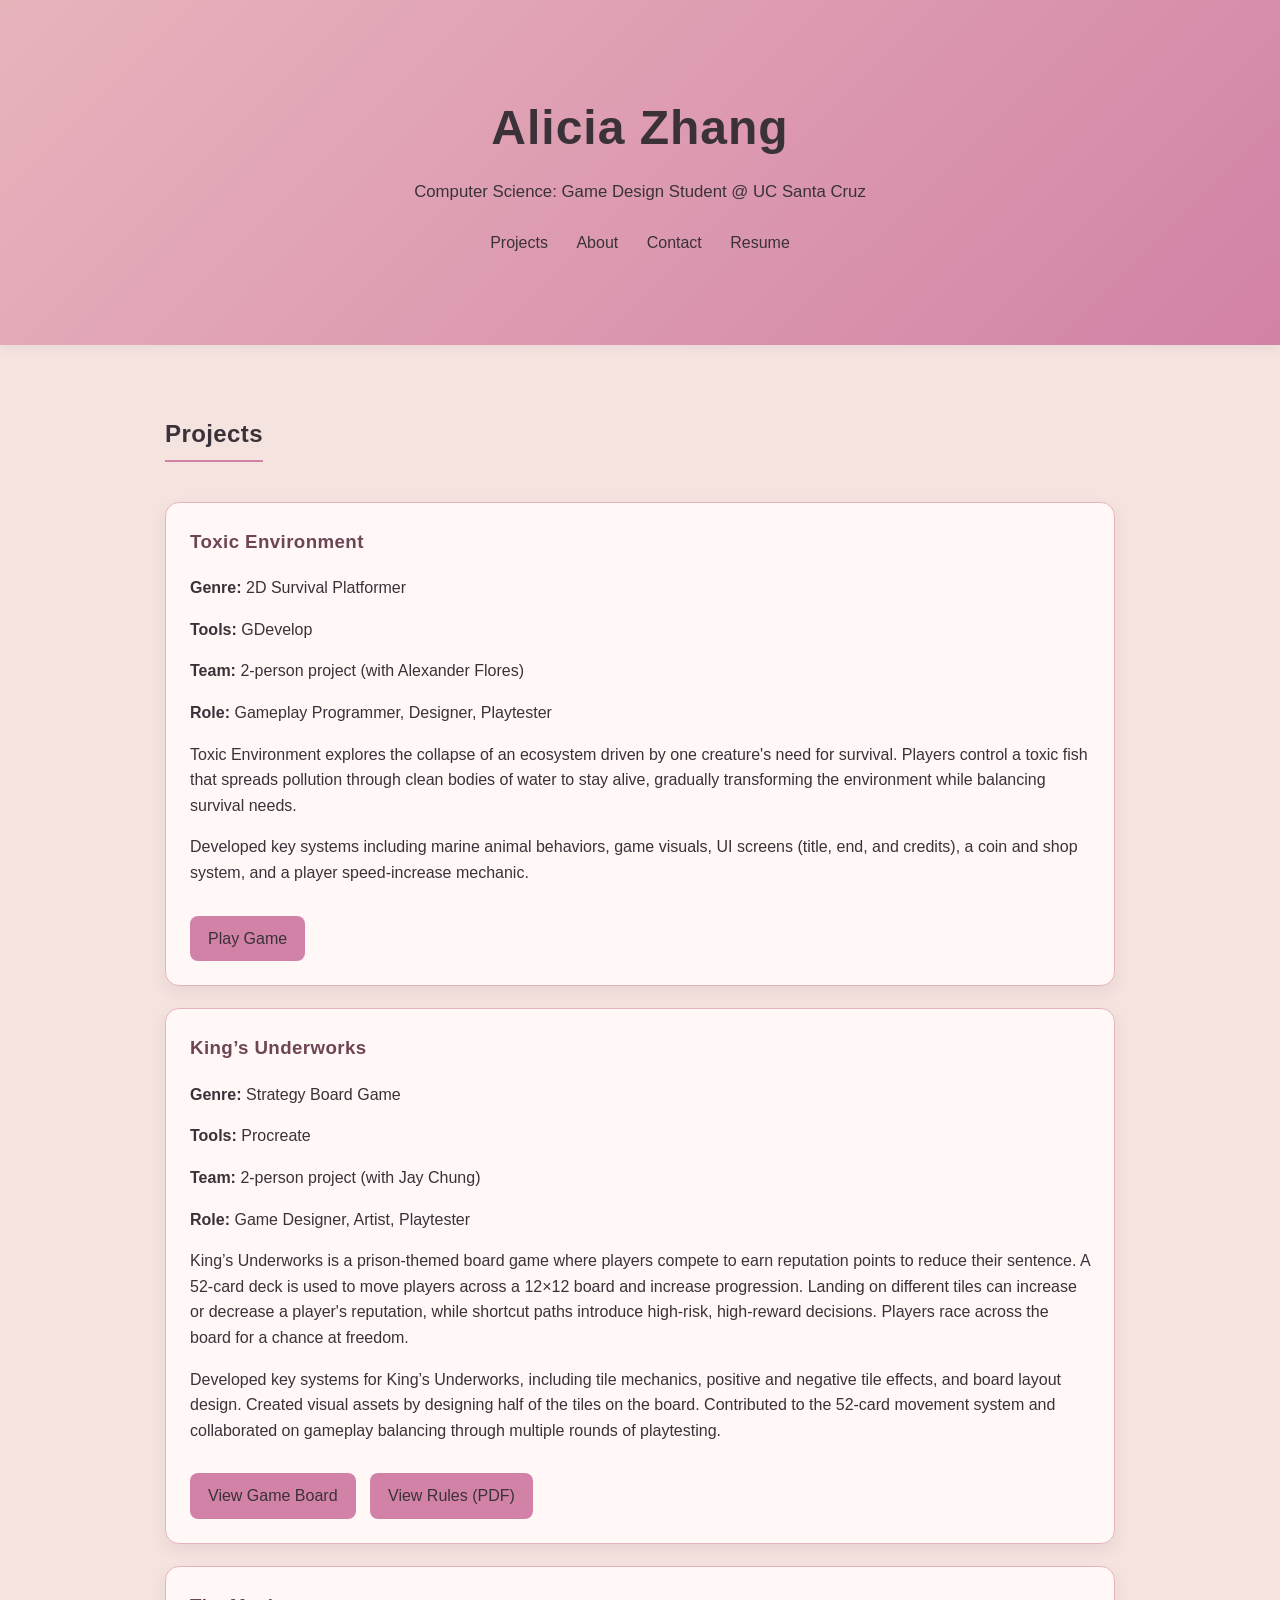
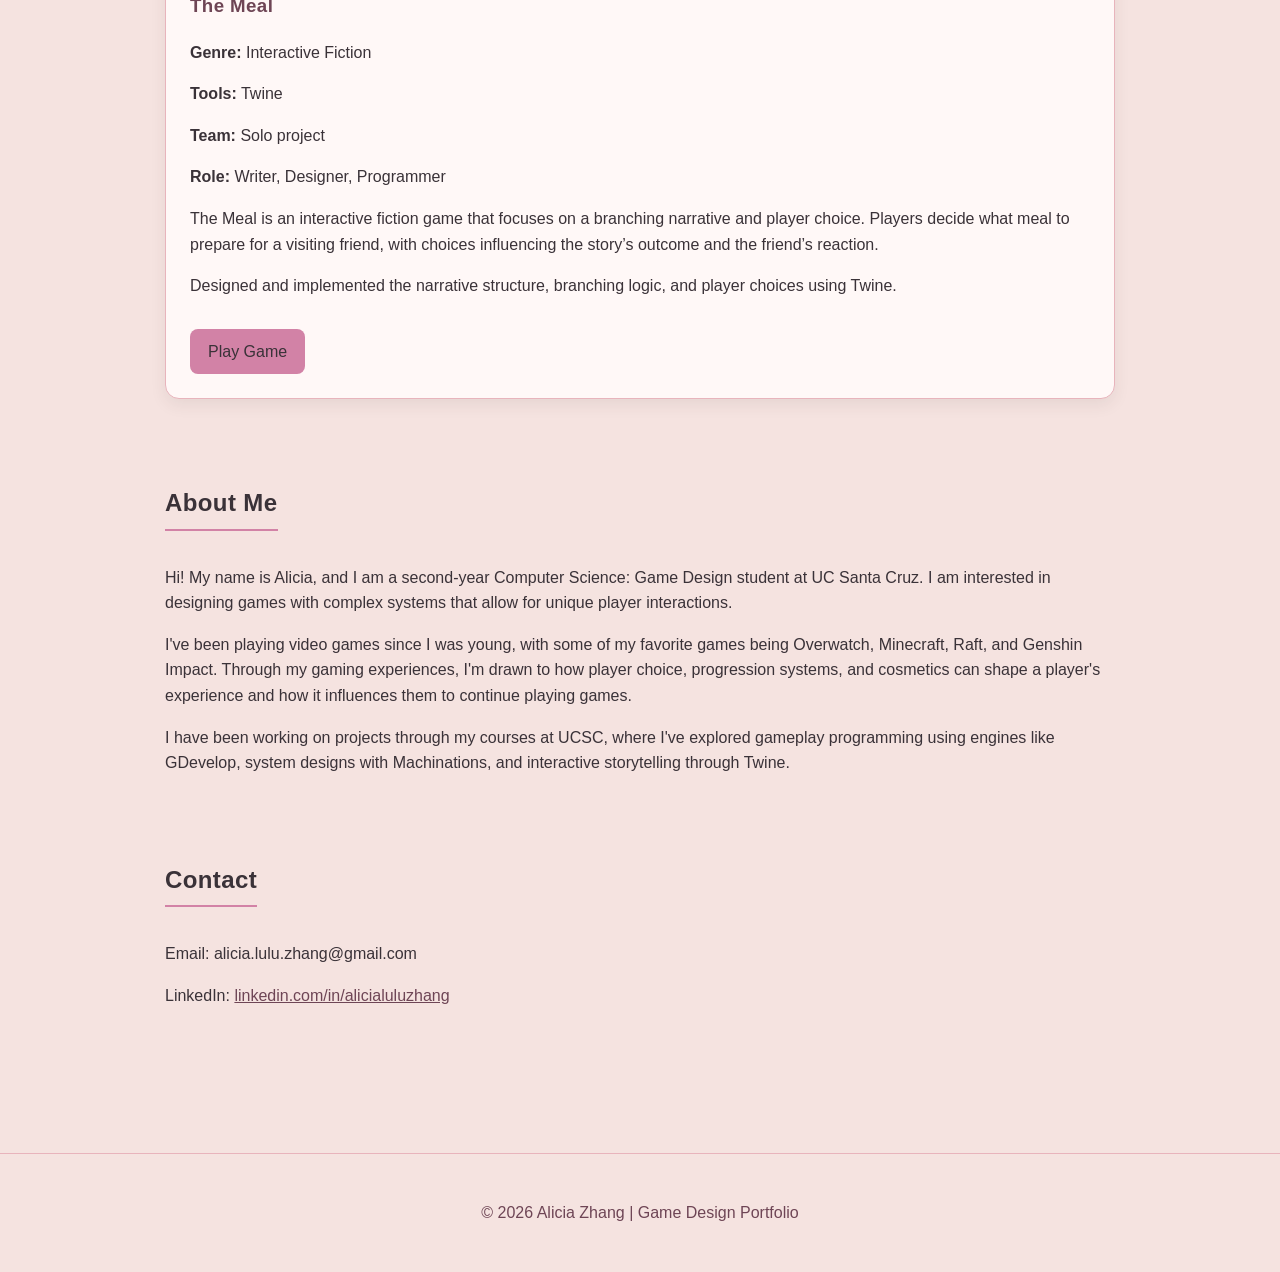
==== index.html @ 7282b680 "Initial commit" ====
<!DOCTYPE html>
<html lang="en">
<head>
  <meta charset="UTF-8" />
  <meta name="viewport" content="width=device-width, initial-scale=1.0" />
  <title>Alicia Zhang | Game Portfolio</title>
  <link rel="stylesheet" href="style.css" />
</head>

<body>

  <!-- HERO / INTRO -->
  <header class="hero">
    <h1>Alicia Zhang</h1>
    <p>Computer Science: Game Design Student @ UC Santa Cruz</p>

    <nav>
      <a href="#projects">Projects</a>
      <a href="#about">About</a>
      <a href="#contact">Contact</a>
      <a href="docs/alicia-zhang-resume.pdf" target="_blank">Resume</a>
    </nav>
  </header>

  <main>

    <!-- PROJECTS -->
    <section id="projects">
      <h2>Projects</h2>

      <!-- PROJECT 1 -->
      <div class="card">
        <h3>Toxic Environment</h3>
        <p><strong>Genre:</strong> 2D Survival Platformer</p>
        <p><strong>Tools:</strong> GDevelop</p>
        <p><strong>Team:</strong> 2-person project (with Alexander Flores)</p>
        <p><strong>Role:</strong> Gameplay Programmer, Designer, Playtester</p>

        <p>
          Toxic Environment explores the collapse of an ecosystem driven by one creature's
          need for survival. Players control a toxic fish that spreads pollution through
          clean bodies of water to stay alive, gradually transforming the environment while
          balancing survival needs.
        </p>

        <p>
          Developed key systems including marine animal behaviors, game visuals,
          UI screens (title, end, and credits), a coin and shop system, and a
          player speed-increase mechanic.
        </p>

        <a class="play-button"
          href="https://gd.games/games/bcb3c9c5-b772-4b67-8328-55a415b1ded6"
          target="_blank">
          Play Game
        </a>

        <!--
        <a class="details-button"
          href="toxic-environment.html">
          View Details
        </a>
        -->
      </div>

      <!-- PROJECT 2 -->
      <div class="card">
        <h3>King’s Underworks</h3>
        <p><strong>Genre:</strong> Strategy Board Game</p>
        <p><strong>Tools:</strong> Procreate</p>
        <p><strong>Team:</strong> 2-person project (with Jay Chung)</p>
        <p><strong>Role:</strong> Game Designer, Artist, Playtester</p>

        <p>
          King’s Underworks is a prison-themed board game where players compete to earn
          reputation points to reduce their sentence. A 52-card deck is used to move
          players across a 12×12 board and increase progression. Landing on different
          tiles can increase or decrease a player's reputation, while shortcut paths
          introduce high-risk, high-reward decisions. Players race across the board
          for a chance at freedom.
        </p>

        <p>
          Developed key systems for King’s Underworks, including tile mechanics,
          positive and negative tile effects, and board layout design. Created
          visual assets by designing half of the tiles on the board. Contributed
          to the 52-card movement system and collaborated on gameplay balancing
          through multiple rounds of playtesting.
        </p>

        <a class="play-button"
          href="images/kings-underworks-board.png"
          target="_blank">
          View Game Board
        </a>

        <a class="details-button"
          href="https://drive.google.com/file/d/1NXthc0hpG5Z7kjJdy5N46q2GglEjBogmT6i51SVpXIU/preview"
          target="_blank">
          View Rules (PDF)
        </a>
      </div>

      <!-- PROJECT 3 -->
      <div class="card">
        <h3>The Meal</h3>
        <p><strong>Genre:</strong> Interactive Fiction</p>
        <p><strong>Tools:</strong> Twine</p>
        <p><strong>Team:</strong> Solo project</p>
        <p><strong>Role:</strong> Writer, Designer, Programmer</p>

        <p>
          The Meal is an interactive fiction game that focuses on a branching narrative
          and player choice. Players decide what meal to prepare for a visiting friend,
          with choices influencing the story’s outcome and the friend’s reaction.
        </p>

        <p>
          Designed and implemented the narrative structure, branching logic, and player
          choices using Twine.
        </p>

        <a class="play-button"
          href="games/the-meal.html"
          target="_blank">
          Play Game
        </a>
      </div>

    </section>

    <!-- ABOUT ME -->
    <section id="about">
      <h2>About Me</h2>

      <p>
        Hi! My name is Alicia, and I am a second-year Computer Science: Game Design student at UC Santa Cruz.
        I am interested in designing games with complex systems that allow for unique player interactions.
      </p>

      <p>
        I've been playing video games since I was young, with some of my favorite games being Overwatch, Minecraft,
        Raft, and Genshin Impact. Through my gaming experiences, I'm drawn to how player choice, progression systems,
        and cosmetics can shape a player's experience and how it influences them to continue playing games.
      </p>

      <p>
        I have been working on projects through my courses at UCSC, where I've explored gameplay programming using
        engines like GDevelop, system designs with Machinations, and interactive storytelling through Twine.
      </p>

    </section>

    <!-- CONTACT -->
    <section id="contact">
      <h2>Contact</h2>

      <p>Email: alicia.lulu.zhang@gmail.com</p>
      <p>LinkedIn: <a href="https://www.linkedin.com/in/alicialuluzhang" target="_blank">linkedin.com/in/alicialuluzhang</a></p>

    </section>

  </main>

  <footer>
    <p>© 2026 Alicia Zhang | Game Design Portfolio</p>
  </footer>

</body>
</html>
---- style.css ----
<link href="https://fonts.googleapis.com/css2?family=Inter:wght@400;500&family=Poppins:wght@500;600&display=swap" rel="stylesheet">

* {
  box-sizing: border-box;
}

body {
  margin: 0;
  font-family: 'Inter', sans-serif;
  background: #F5E3E0;
  color: #3A3238;
  line-height: 1.6;
}

/* Headings */
h1, h2, h3 {
  font-family: 'Poppins', sans-serif;
  letter-spacing: 0.4px;
}

/* HERO */
.hero {
  text-align: center;
  padding: 90px 20px;
  background: linear-gradient(135deg, #E8B4BC, #D282A6);
  box-shadow: 0 2px 12px rgba(58, 50, 56, 0.08);
}

.hero h1 {
  font-size: 3rem;
  margin: 0;
  color: #3A3238;
  letter-spacing: 1px;
}

.hero p {
  color: #3A3238;
  margin-top: 12px;
  font-size: 1.05rem;
}

/* NAV */
nav {
  margin-top: 24px;
}

nav a {
  color: #3A3238;
  margin: 0 12px;
  text-decoration: none;
  font-weight: 500;
  transition: color 0.2s ease;
}

nav a:hover {
  color: #6E4555;
}

/* MAIN CONTENT */
main {
  max-width: 950px;
  margin: auto;
  padding: 50px 20px;
}

section {
  margin-bottom: 65px;
}

h2 {
  border-bottom: 2px solid #D282A6;
  display: inline-block;
  padding-bottom: 6px;
  margin-bottom: 18px;
}

/* PROJECT CARDS */
.card {
  background: #FFF8F7;
  padding: 24px;
  border-radius: 14px;
  margin-top: 22px;
  border: 1px solid #E8B4BC;
  box-shadow: 0 6px 16px rgba(58, 50, 56, 0.08);
  transition: transform 0.2s ease, box-shadow 0.2s ease;
}

.card:hover {
  transform: translateY(-4px);
  box-shadow: 0 10px 22px rgba(58, 50, 56, 0.12);
}

.card h3 {
  margin-top: 0;
  color: #6E4555;
}

.card a {
  color: #3A3238;
  font-weight: 500;
  text-decoration: none;
}

/* BUTTONS */
.play-button,
.details-button {
  display: inline-block;
  margin-top: 14px;
  margin-right: 10px;
  padding: 10px 18px;
  text-decoration: none;
  border-radius: 8px;
  font-weight: 600;
  background: #D282A6;
  color: #3A3238;
  transition: transform 0.15s ease, box-shadow 0.15s ease, background 0.2s ease, color 0.2s ease;
}

.play-button:hover,
.details-button:hover {
  background: #C46F96;
  transform: translateY(-2px);
  box-shadow: 0 4px 10px rgba(58, 50, 56, 0.15);
}

/* GALLERY */
.gallery {
  display: grid;
  grid-template-columns: repeat(auto-fit, minmax(220px, 1fr));
  gap: 15px;
  margin-top: 20px;
}

.gallery img {
  width: 100%;
  border-radius: 10px;
  border: 1px solid #E8B4BC;
}

/* LINKS INSIDE SECTIONS */
#about a,
#contact a,
.card a:not(.play-button):not(.details-button) {
  color: #6E4555;
  transition: color 0.2s ease;
}

#about a:hover,
#contact a:hover,
.card a:not(.play-button):not(.details-button):hover {
  color: #D282A6;
}

/* FOOTER */
footer {
  text-align: center;
  padding: 30px;
  color: #6E4555;
  border-top: 1px solid #E8B4BC;
  margin-top: 30px;
}
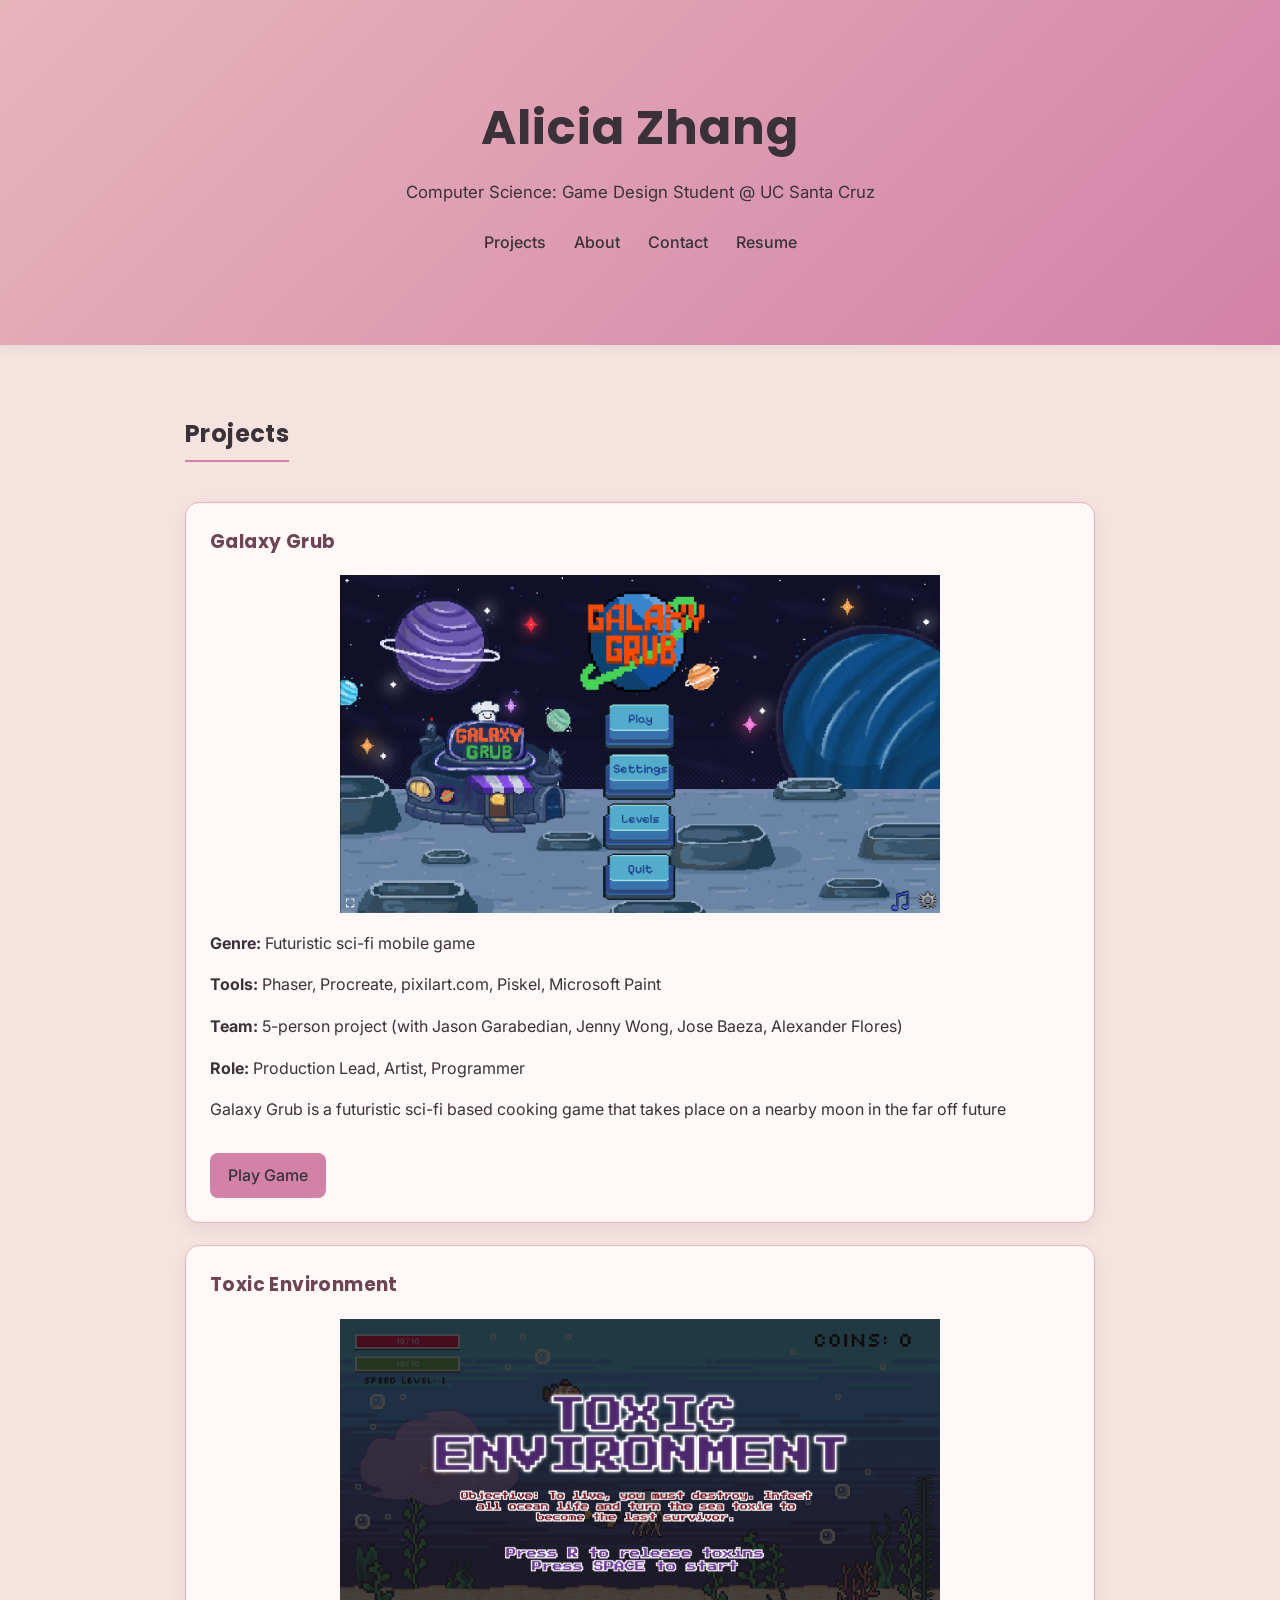
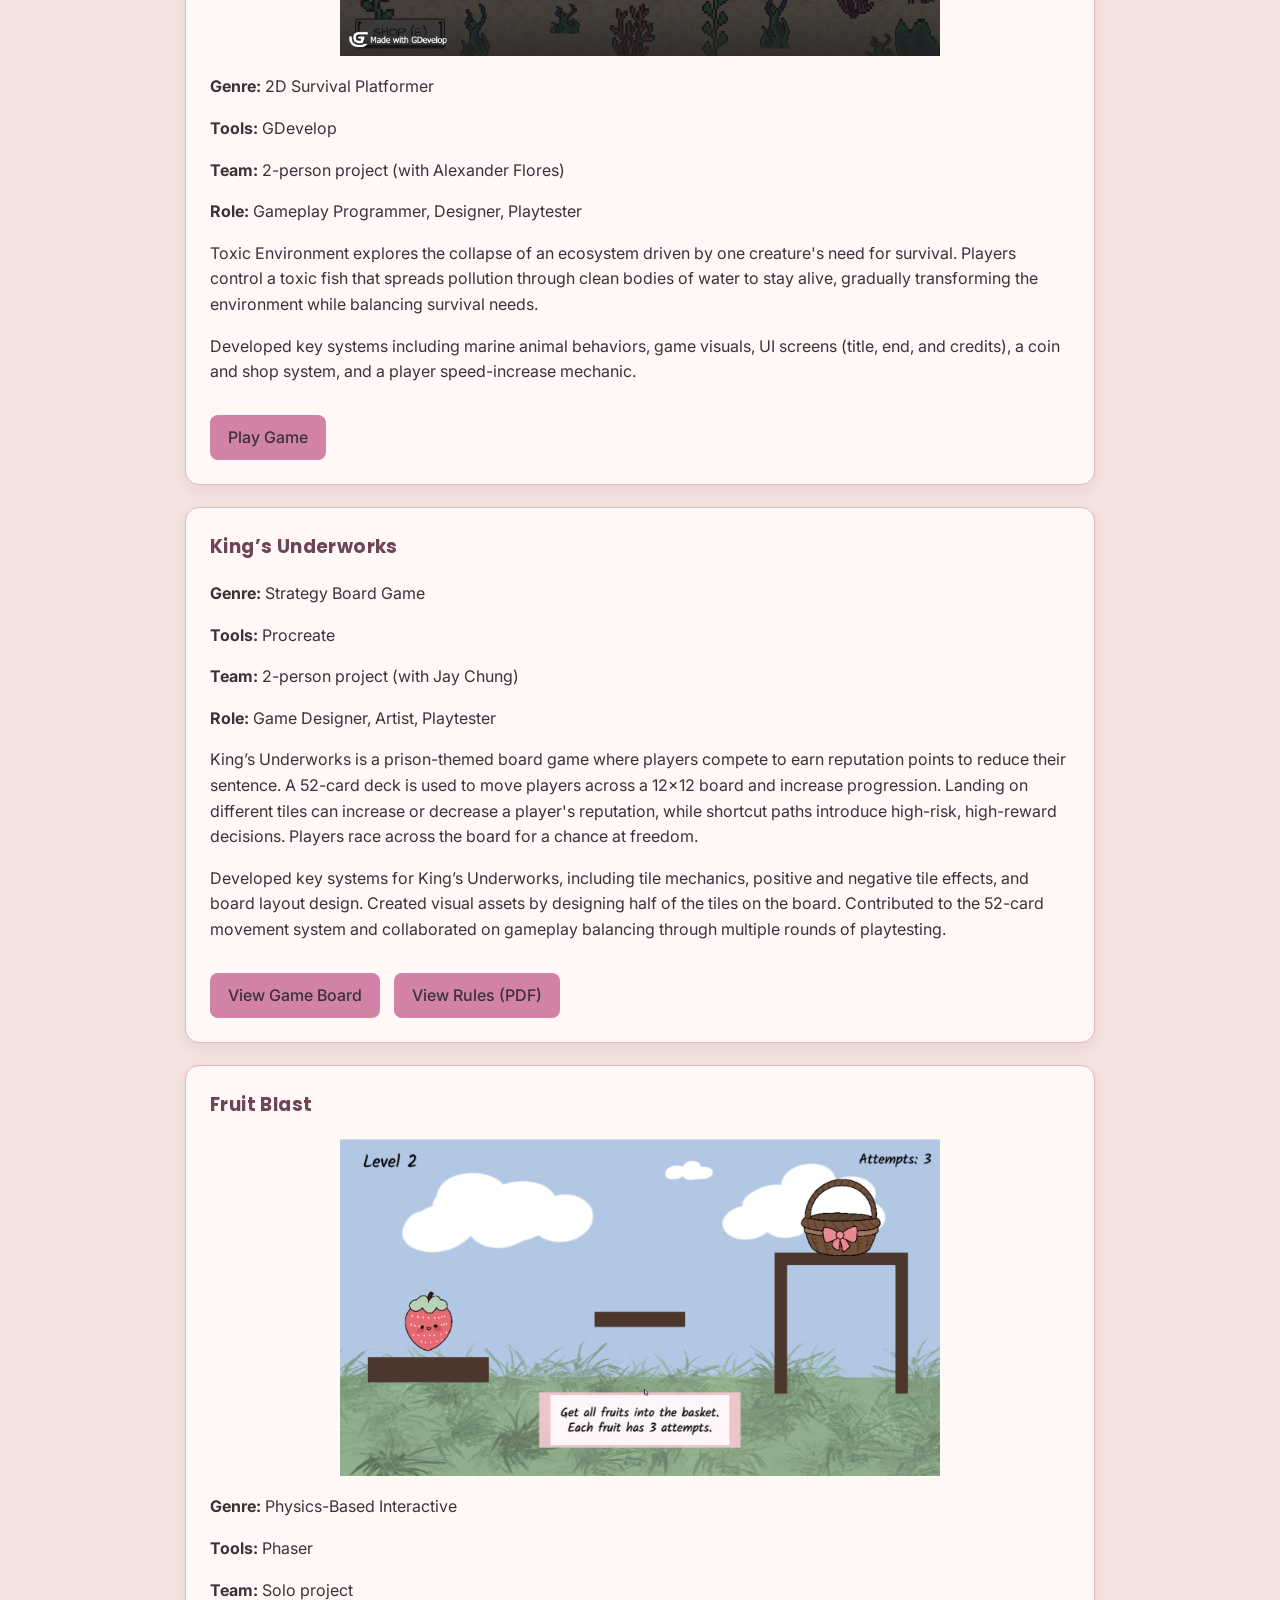
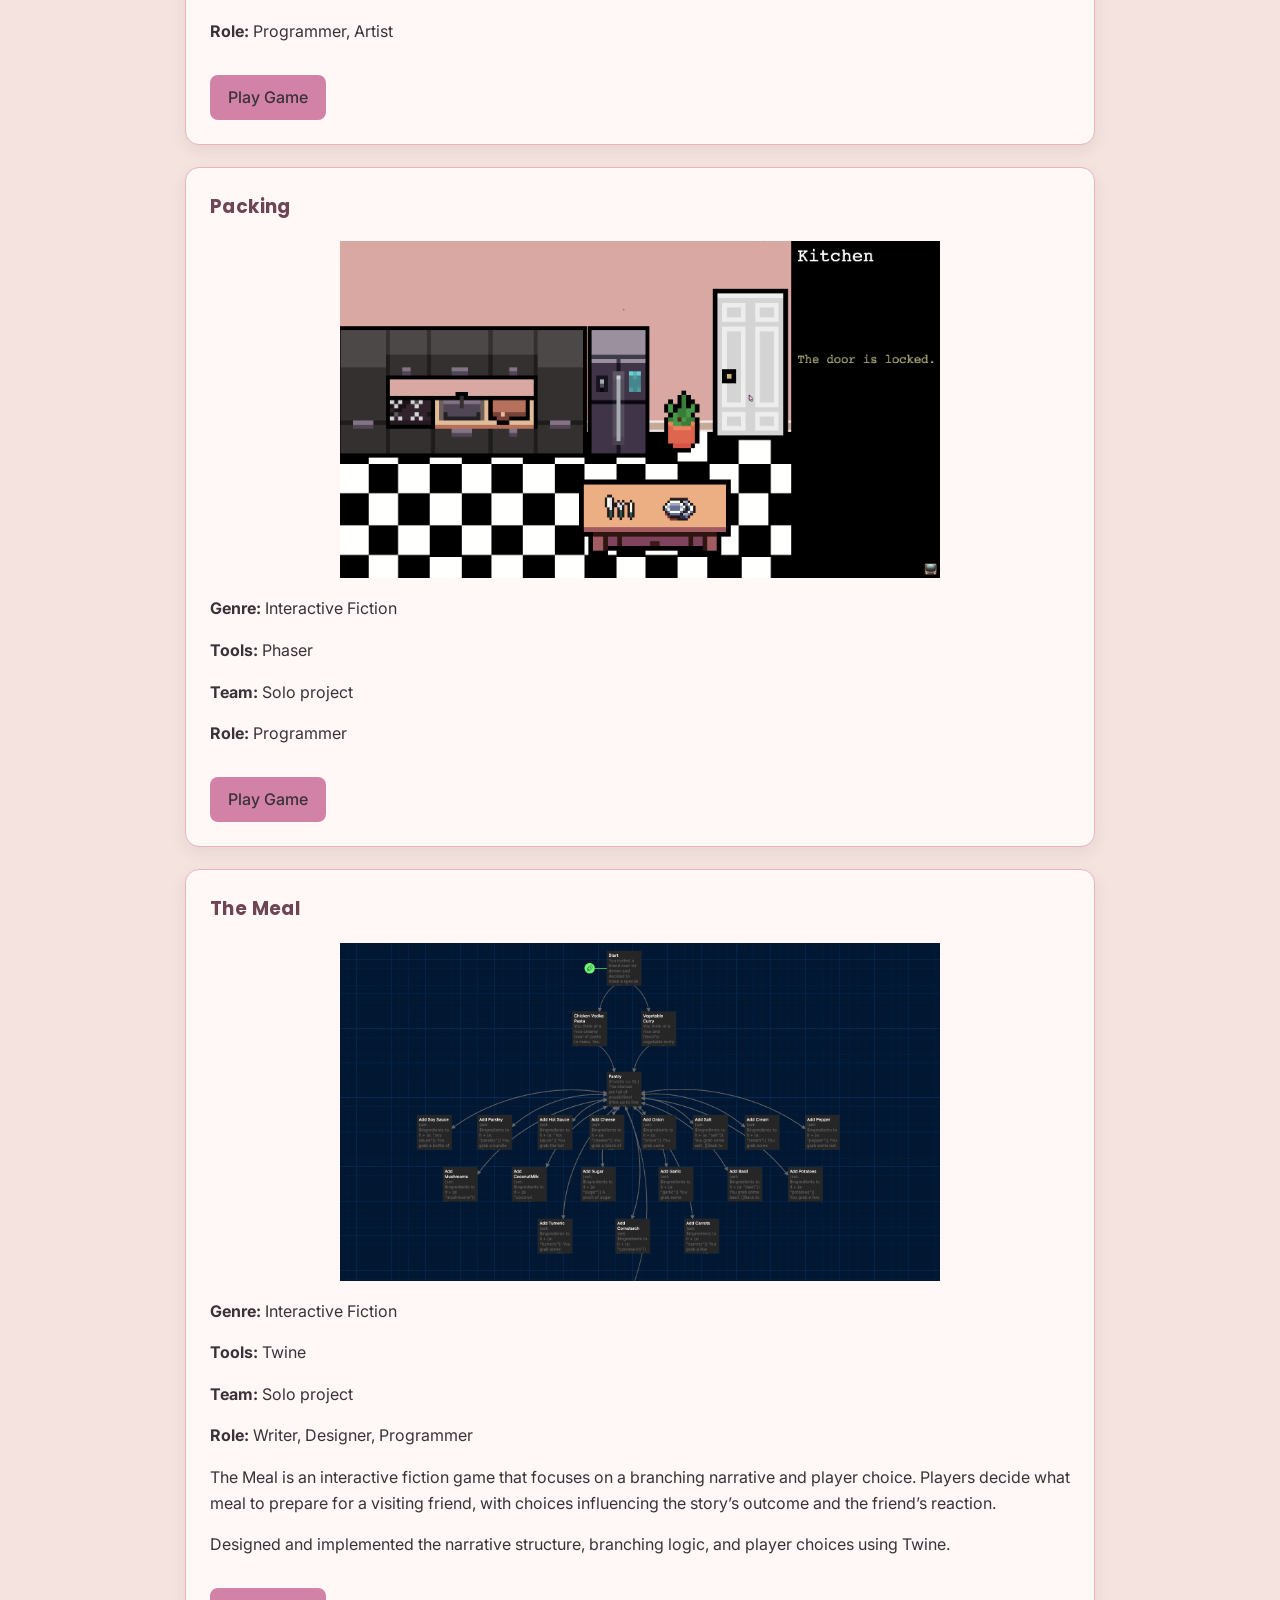
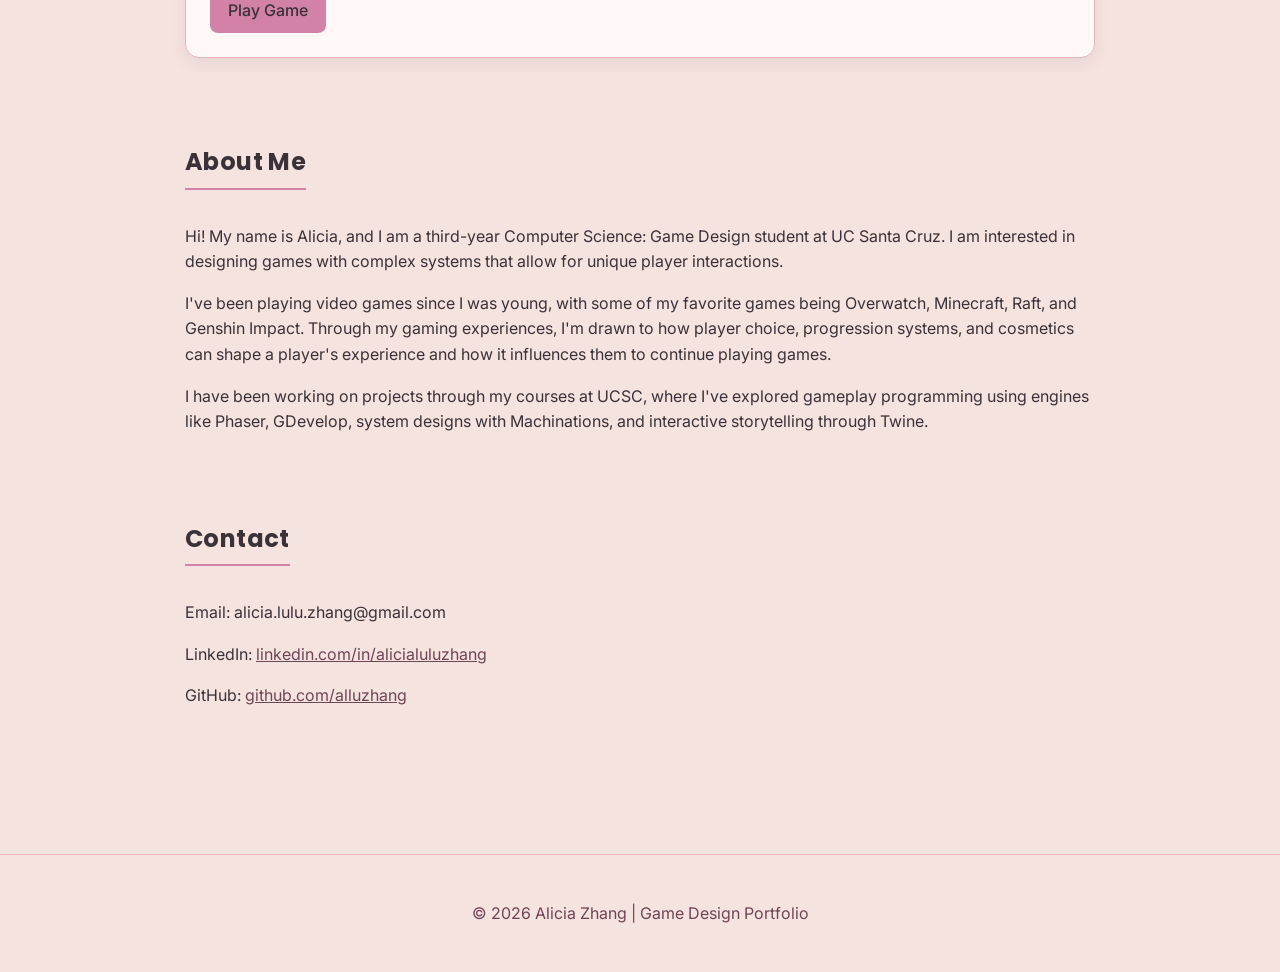
==== commit 460b8366: "Included new projects, updated portfolio details, added game preview images" ====
--- a/index.html
+++ b/index.html
@@ -30,7 +30,40 @@
 
       <!-- PROJECT 1 -->
       <div class="card">
+        <h3>Galaxy Grub</h3>
+        <img class="preview" src="images/galaxy-grub-preview.png" alt="Galaxy Grub gameplay screenshot">
+        <p><strong>Genre:</strong> Futuristic sci-fi mobile game</p>
+        <p><strong>Tools:</strong> Phaser, Procreate, pixilart.com, Piskel, Microsoft Paint </p>
+        <p><strong>Team:</strong> 5-person project (with Jason Garabedian, Jenny Wong, Jose Baeza, Alexander Flores)</p>
+        <p><strong>Role:</strong> Production Lead, Artist, Programmer</p>
+
+        <p>
+          Galaxy Grub is a futuristic sci-fi based cooking game that takes place on a nearby moon in the far off future
+        </p>
+
+        <p>
+          
+        </p>
+
+        <a class="play-button"
+          href="https://alluzhan.github.io/GalaxyGrub/"
+          target="_blank">
+          Play Game
+        </a>
+
+        <!--
+        <a class="details-button"
+          href="">
+          View Details
+        </a>
+        -->
+      </div>
+
+
+      <!-- PROJECT 2 -->
+      <div class="card">
         <h3>Toxic Environment</h3>
+        <img class="preview" src="images/toxic-environment-preview.png" alt="Toxic Environment gameplay screenshot">
         <p><strong>Genre:</strong> 2D Survival Platformer</p>
         <p><strong>Tools:</strong> GDevelop</p>
         <p><strong>Team:</strong> 2-person project (with Alexander Flores)</p>
@@ -63,7 +96,7 @@
         -->
       </div>
 
-      <!-- PROJECT 2 -->
+      <!-- PROJECT 3 -->
       <div class="card">
         <h3>King’s Underworks</h3>
         <p><strong>Genre:</strong> Strategy Board Game</p>
@@ -101,9 +134,58 @@
         </a>
       </div>
 
-      <!-- PROJECT 3 -->
+      <!-- PROJECT 4 -->
+      <div class="card">
+        <h3>Fruit Blast</h3>
+        <img class="preview" src="images/fruit-blast-preview.png" alt="Fruit Blast gameplay screenshot">
+        <p><strong>Genre:</strong> Physics-Based Interactive</p>
+        <p><strong>Tools:</strong> Phaser</p>
+        <p><strong>Team:</strong> Solo project</p>
+        <p><strong>Role:</strong> Programmer, Artist</p>
+
+        <p>
+          
+        </p>
+
+        <p>
+          
+        </p>
+
+        <a class="play-button"
+          href="https://alluzhan.github.io/CMPM120---D3-Physics/"
+          target="_blank">
+          Play Game
+        </a>
+      </div>
+
+      <!-- PROJECT 5 -->
+      <div class="card">
+        <h3>Packing</h3>
+        <img class="preview" src="images/packing-preview.png" alt="Packing gameplay screenshot">
+        <p><strong>Genre:</strong> Interactive Fiction</p>
+        <p><strong>Tools:</strong> Phaser</p>
+        <p><strong>Team:</strong> Solo project</p>
+        <p><strong>Role:</strong> Programmer</p>
+
+        <p>
+          
+        </p>
+
+        <p>
+          
+        </p>
+
+        <a class="play-button"
+          href="https://alluzhan.github.io/CMPM120---D2-Adventure/"
+          target="_blank">
+          Play Game
+        </a>
+      </div>
+
+      <!-- PROJECT 6 -->
       <div class="card">
         <h3>The Meal</h3>
+        <img class="preview" src="images/the-meal-preview.png" alt="The Meal gameplay screenshot">
         <p><strong>Genre:</strong> Interactive Fiction</p>
         <p><strong>Tools:</strong> Twine</p>
         <p><strong>Team:</strong> Solo project</p>
@@ -134,7 +216,7 @@
       <h2>About Me</h2>
 
       <p>
-        Hi! My name is Alicia, and I am a second-year Computer Science: Game Design student at UC Santa Cruz.
+        Hi! My name is Alicia, and I am a third-year Computer Science: Game Design student at UC Santa Cruz.
         I am interested in designing games with complex systems that allow for unique player interactions.
       </p>
 
@@ -146,7 +228,7 @@
 
       <p>
         I have been working on projects through my courses at UCSC, where I've explored gameplay programming using
-        engines like GDevelop, system designs with Machinations, and interactive storytelling through Twine.
+        engines like Phaser, GDevelop, system designs with Machinations, and interactive storytelling through Twine.
       </p>
 
     </section>
@@ -157,6 +239,7 @@
 
       <p>Email: alicia.lulu.zhang@gmail.com</p>
       <p>LinkedIn: <a href="https://www.linkedin.com/in/alicialuluzhang" target="_blank">linkedin.com/in/alicialuluzhang</a></p>
+      <p>GitHub: <a href="https://github.com/alluzhang" target="_blank">github.com/alluzhang</a></p>
 
     </section>
 
--- a/style.css
+++ b/style.css
@@ -1,4 +1,4 @@
-<link href="https://fonts.googleapis.com/css2?family=Inter:wght@400;500&family=Poppins:wght@500;600&display=swap" rel="stylesheet">
+@import url('https://fonts.googleapis.com/css2?family=Inter:wght@400;500&family=Poppins:wght@500;600&display=swap');
 
 * {
   box-sizing: border-box;
@@ -151,6 +151,17 @@
   color: #D282A6;
 }
 
+/* IMAGE PRVIEWS */
+.preview {
+  display: block;
+  width: 70%;       /* or 400px */
+  max-width: 600px; /* keeps it from getting too large */
+  aspect-ratio: 16 / 9;
+  object-fit: cover;
+  margin: 0 auto 18px;
+  background: #eee;
+}
+
 /* FOOTER */
 footer {
   text-align: center;
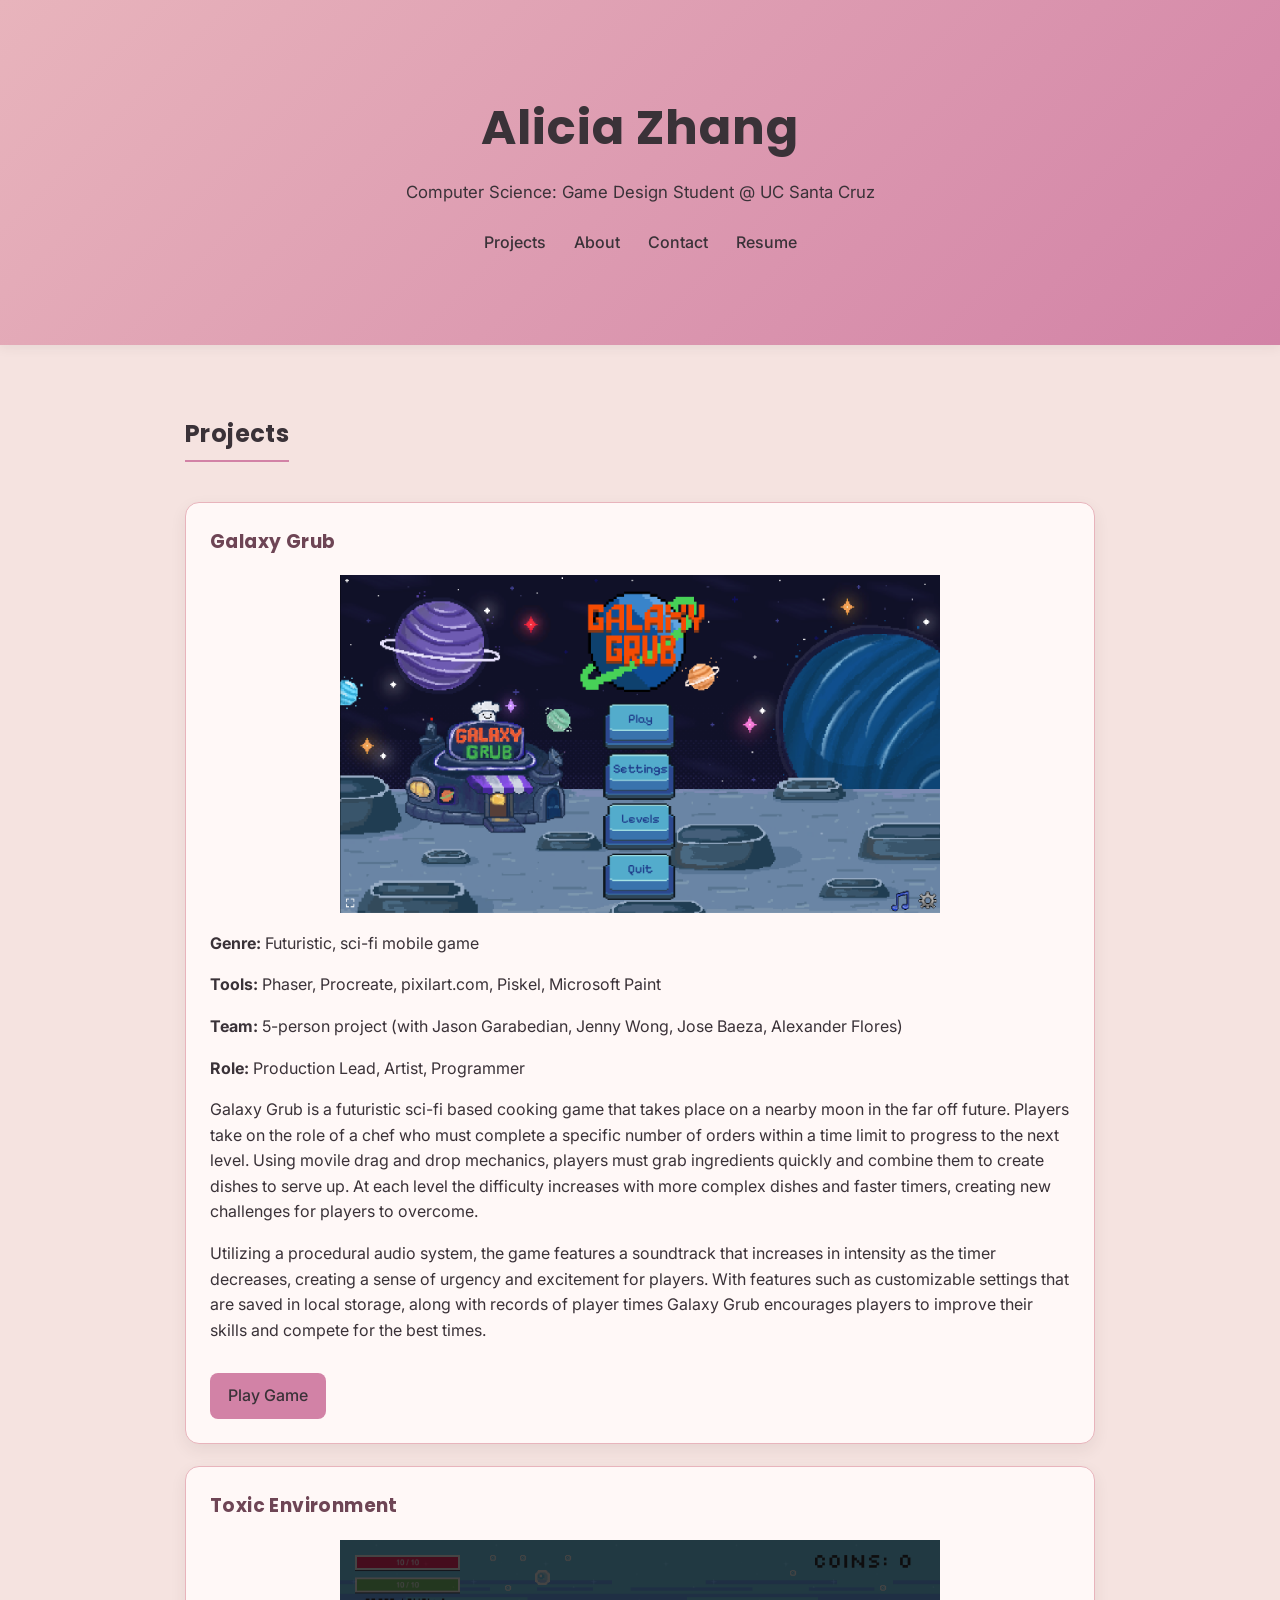
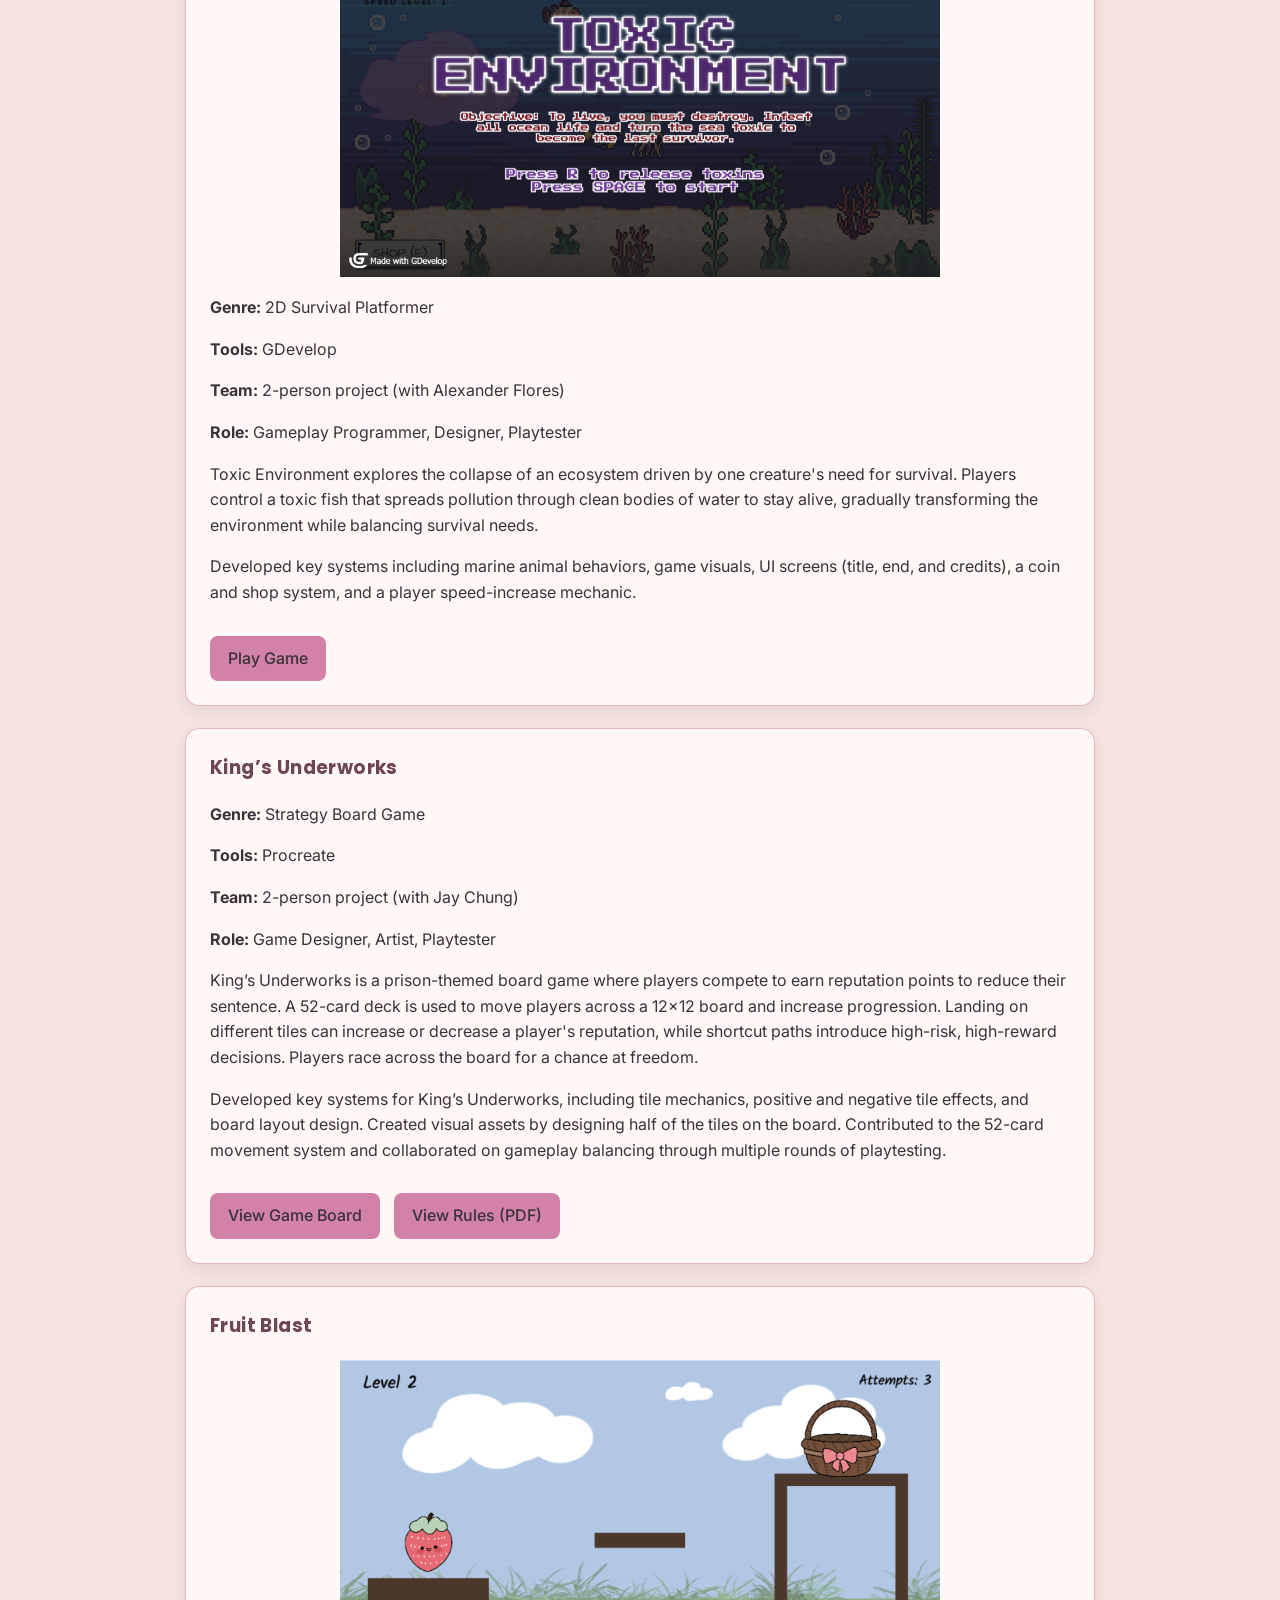
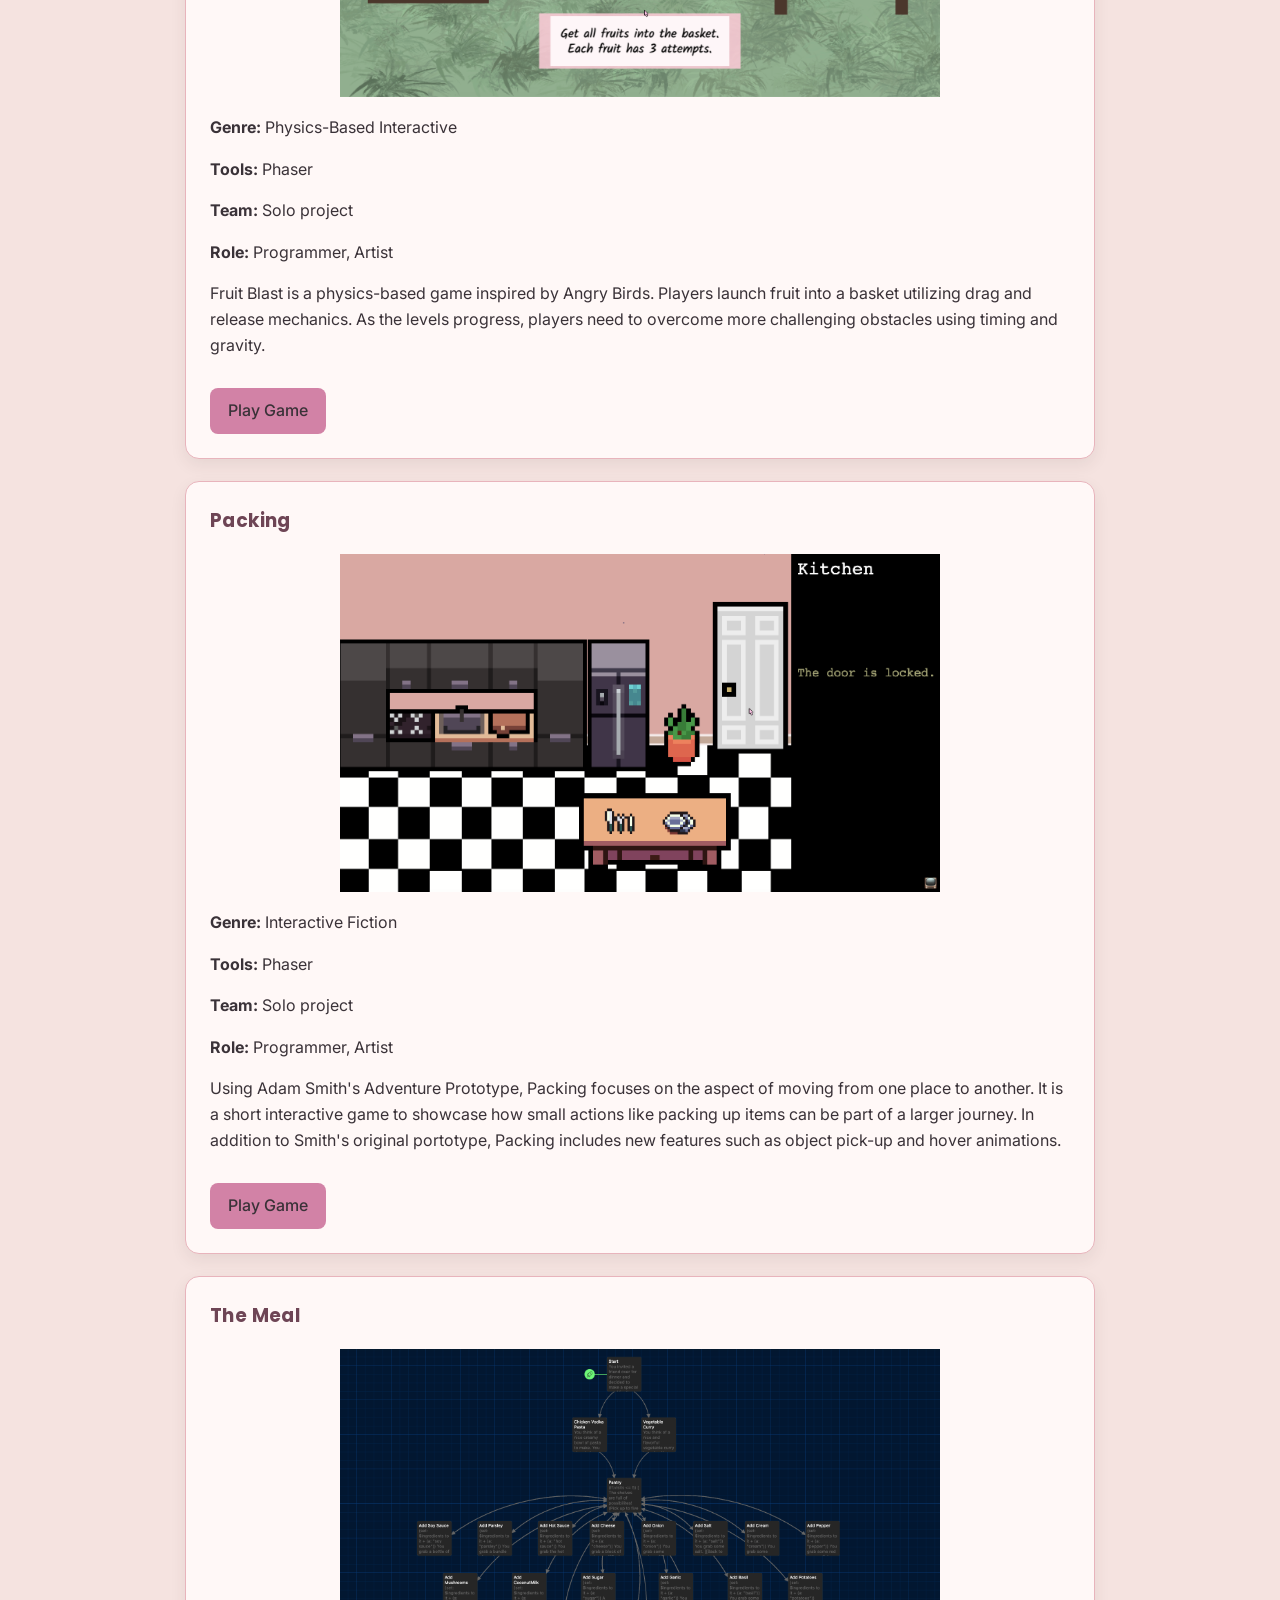
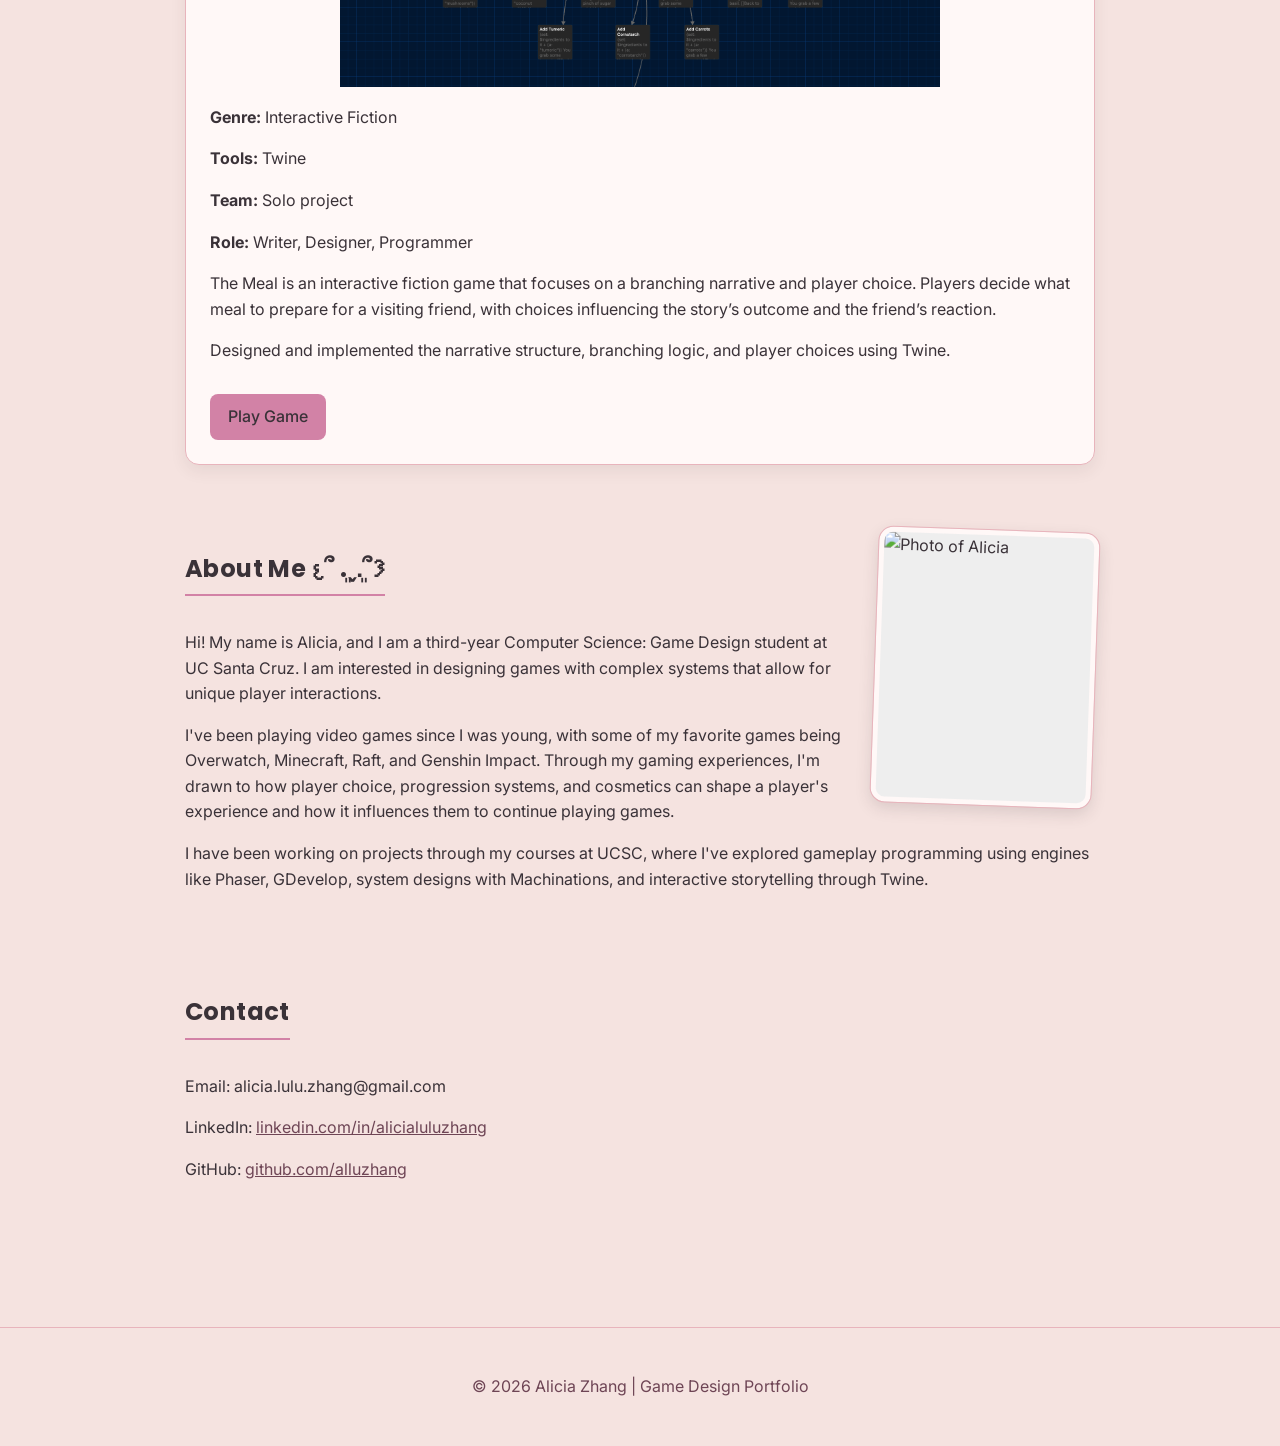
==== commit e478363f: "Added about me pictues, revised project descriptions" ====
--- a/index.html
+++ b/index.html
@@ -32,17 +32,21 @@
       <div class="card">
         <h3>Galaxy Grub</h3>
         <img class="preview" src="images/galaxy-grub-preview.png" alt="Galaxy Grub gameplay screenshot">
-        <p><strong>Genre:</strong> Futuristic sci-fi mobile game</p>
+        <p><strong>Genre:</strong> Futuristic, sci-fi mobile game</p>
         <p><strong>Tools:</strong> Phaser, Procreate, pixilart.com, Piskel, Microsoft Paint </p>
         <p><strong>Team:</strong> 5-person project (with Jason Garabedian, Jenny Wong, Jose Baeza, Alexander Flores)</p>
         <p><strong>Role:</strong> Production Lead, Artist, Programmer</p>
 
         <p>
-          Galaxy Grub is a futuristic sci-fi based cooking game that takes place on a nearby moon in the far off future
-        </p>
-
-        <p>
-          
+          Galaxy Grub is a futuristic sci-fi based cooking game that takes place on a nearby moon in the far off future. 
+          Players take on the role of a chef who must complete a specific number of orders within a time limit to progress to the next level.
+          Using movile drag and drop mechanics, players must grab ingredients quickly and combine them to create dishes to serve up. At
+          each level the difficulty increases with more complex dishes and faster timers, creating new challenges for players to overcome.
+
+        </p>
+          Utilizing a procedural audio system, the game features a soundtrack that increases in intensity as the timer decreases, creating
+          a sense of urgency and excitement for players. With features such as customizable settings that are saved in local storage, along with
+          records of player times Galaxy Grub encourages players to improve their skills and compete for the best times.
         </p>
 
         <a class="play-button"
@@ -144,11 +148,9 @@
         <p><strong>Role:</strong> Programmer, Artist</p>
 
         <p>
-          
-        </p>
-
-        <p>
-          
+          Fruit Blast is a physics-based game inspired by Angry Birds. Players launch fruit into a basket utilizing
+          drag and release mechanics. As the levels progress, players need to overcome more challenging obstacles
+          using timing and gravity.
         </p>
 
         <a class="play-button"
@@ -165,14 +167,12 @@
         <p><strong>Genre:</strong> Interactive Fiction</p>
         <p><strong>Tools:</strong> Phaser</p>
         <p><strong>Team:</strong> Solo project</p>
-        <p><strong>Role:</strong> Programmer</p>
-
-        <p>
-          
-        </p>
-
-        <p>
-          
+        <p><strong>Role:</strong> Programmer, Artist</p>
+
+        <p>
+          Using Adam Smith's Adventure Prototype, Packing focuses on the aspect of moving from one place to another. 
+          It is a short interactive game to showcase how small actions like packing up items can be part of a larger journey.
+          In addition to Smith's original portotype, Packing includes new features such as object pick-up and hover animations.
         </p>
 
         <a class="play-button"
@@ -213,7 +213,14 @@
 
     <!-- ABOUT ME -->
     <section id="about">
-      <h2>About Me</h2>
+      <h2>About Me 𐔌՞ ܸ.ˬ.ܸ՞𐦯</h2>
+
+      <div class="my-photos">
+        <img src="images/aboutme/alicia-1.jpg" alt="Photo of Alicia" class="active">
+        <img src="images/aboutme/alicia-2.jpg" alt="Photo of Alicia">
+        <img src="images/aboutme/alicia-3.jpg" alt="Photo of Alicia">
+        <img src="images/aboutme/alicia-4.jpg" alt="Photo of Alicia">
+      </div>
 
       <p>
         Hi! My name is Alicia, and I am a third-year Computer Science: Game Design student at UC Santa Cruz.
@@ -233,6 +240,19 @@
 
     </section>
 
+      <script>
+        const photos = document.querySelectorAll('.my-photos img');
+        let current = 0;
+
+        if (photos.length > 1) {
+          setInterval(() => {
+            photos[current].classList.remove('active');
+            current = (current + 1) % photos.length;
+            photos[current].classList.add('active');
+          }, 5000);
+        }
+      </script>
+
     <!-- CONTACT -->
     <section id="contact">
       <h2>Contact</h2>
--- a/style.css
+++ b/style.css
@@ -162,6 +162,51 @@
   background: #eee;
 }
 
+/* ABOUT ME PHOTOS */
+.my-photos {
+  position: relative;
+  float: right;
+  width: 220px;
+  aspect-ratio: 4 / 5;
+  margin: 0 0 16px 24px;
+  border: 5px solid #FFF8F7;
+  border-radius: 14px;
+  box-shadow: 0 6px 16px rgba(58, 50, 56, 0.15);
+  outline: 1px solid #E8B4BC;
+  overflow: hidden;
+  background: #eee;
+  transform: rotate(2deg);
+}
+
+.my-photos img {
+  position: absolute;
+  inset: 0;
+  width: 100%;
+  height: 100%;
+  object-fit: cover;
+  opacity: 0;
+  transition: opacity 1s ease;
+}
+
+.my-photos img.active {
+  opacity: 1;
+}
+
+/* keeps the Contact section from wrapping around the photo */
+#about::after {
+  content: "";
+  display: block;
+  clear: both;
+}
+
+@media (max-width: 600px) {
+  .my-photos {
+    float: none;
+    margin: 0 auto 20px;
+    width: 70%;
+  }
+}
+
 /* FOOTER */
 footer {
   text-align: center;
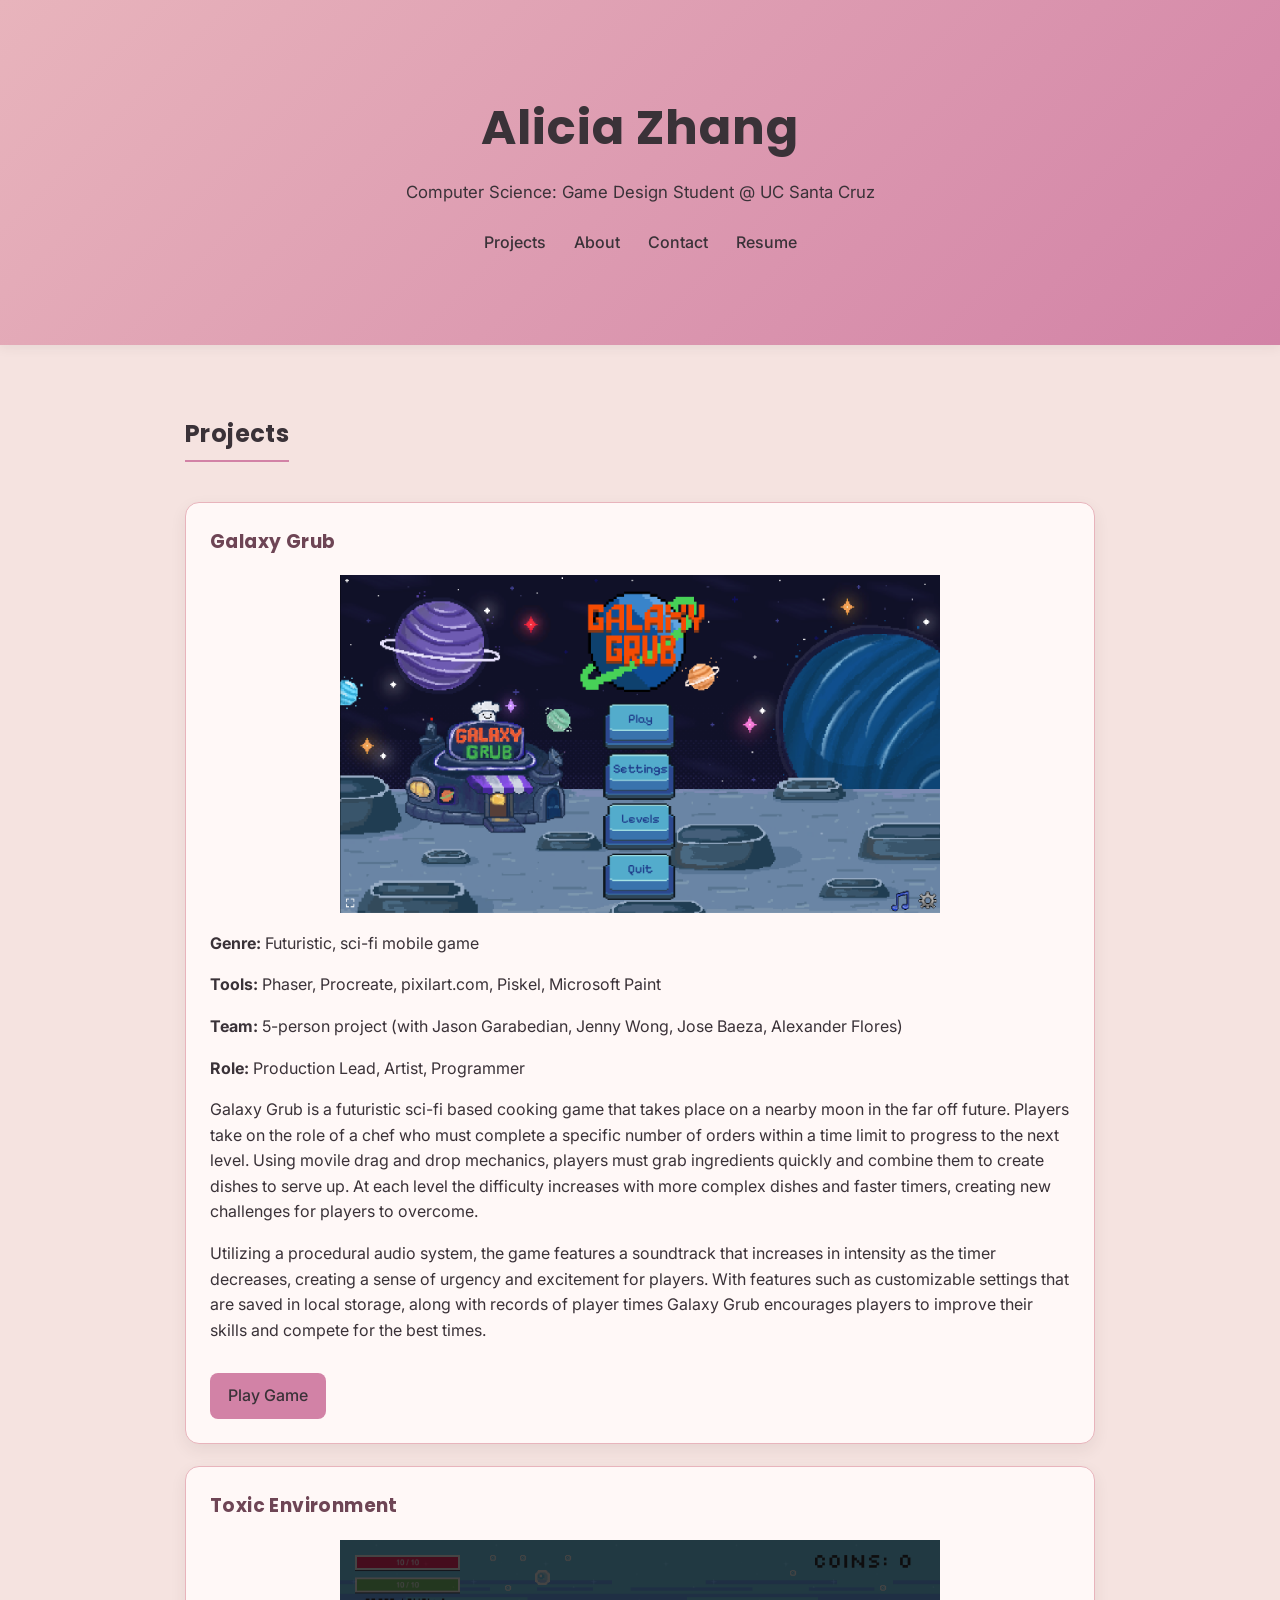
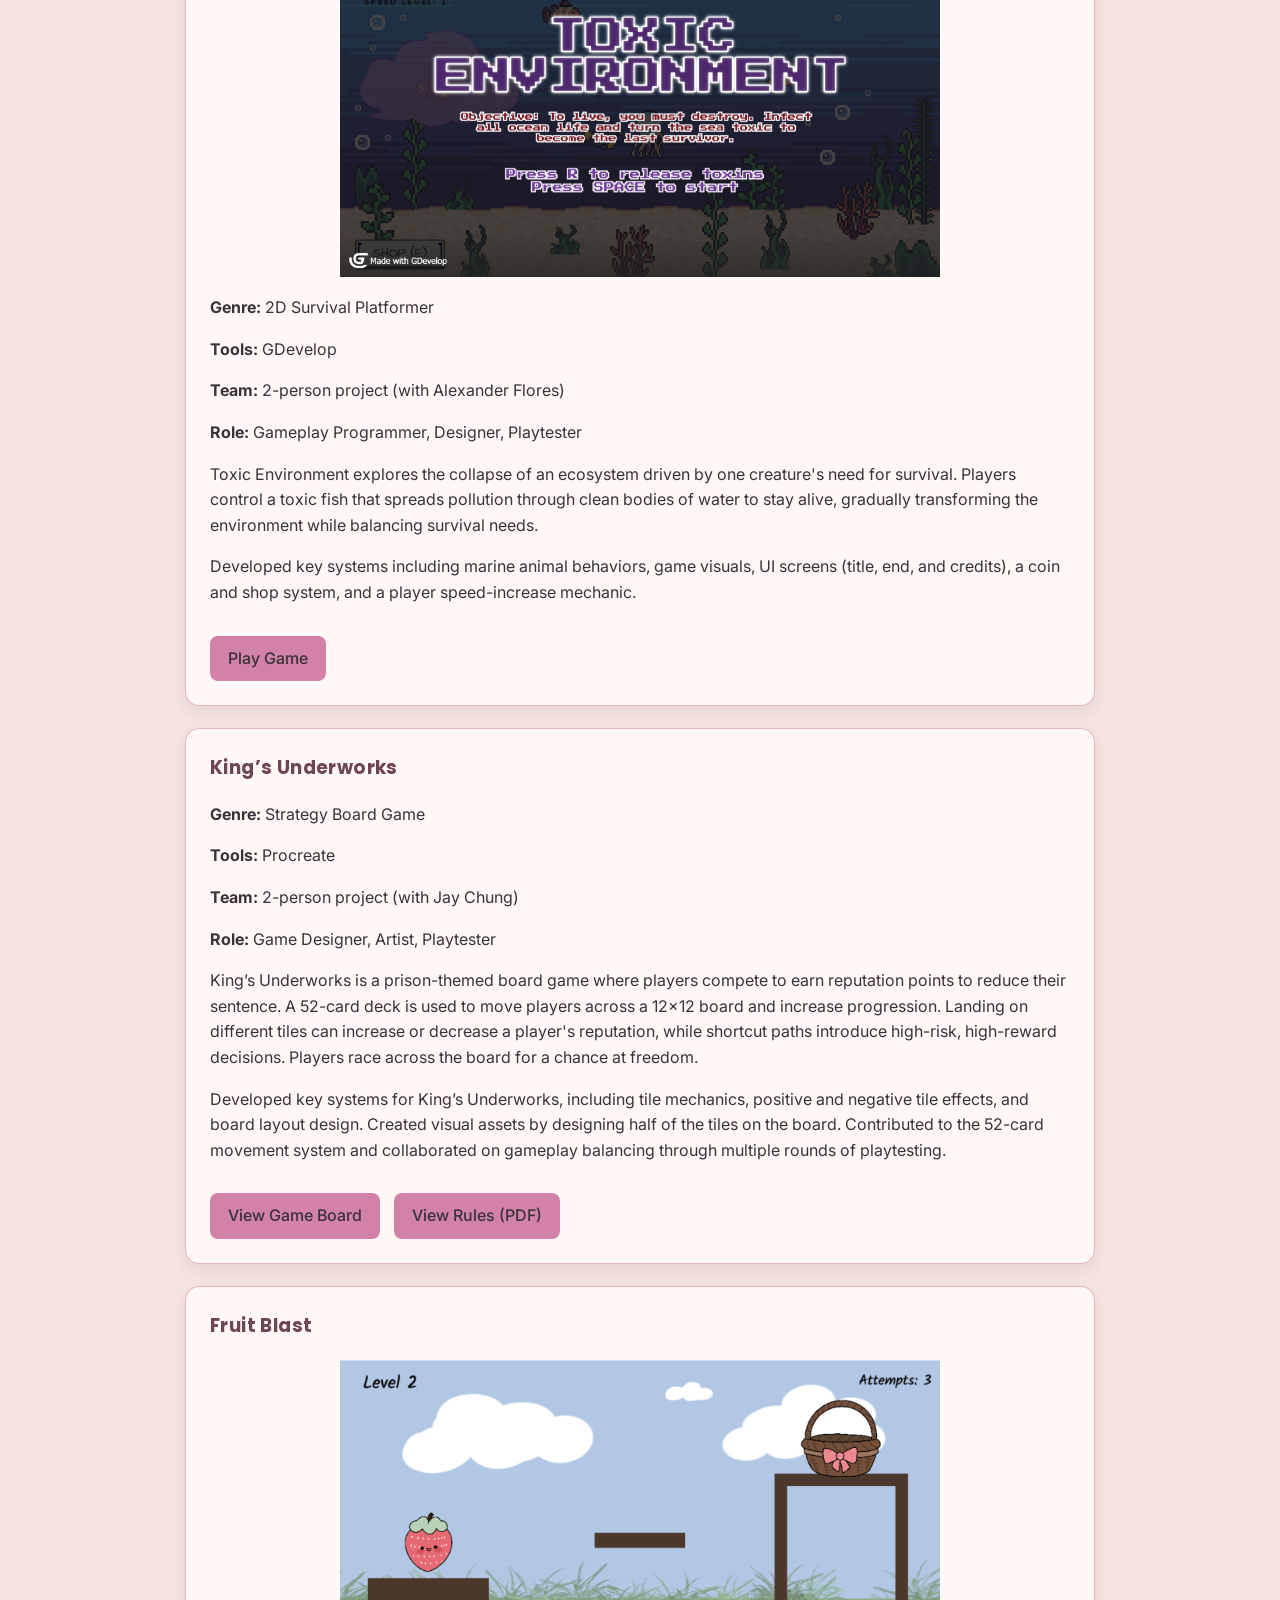
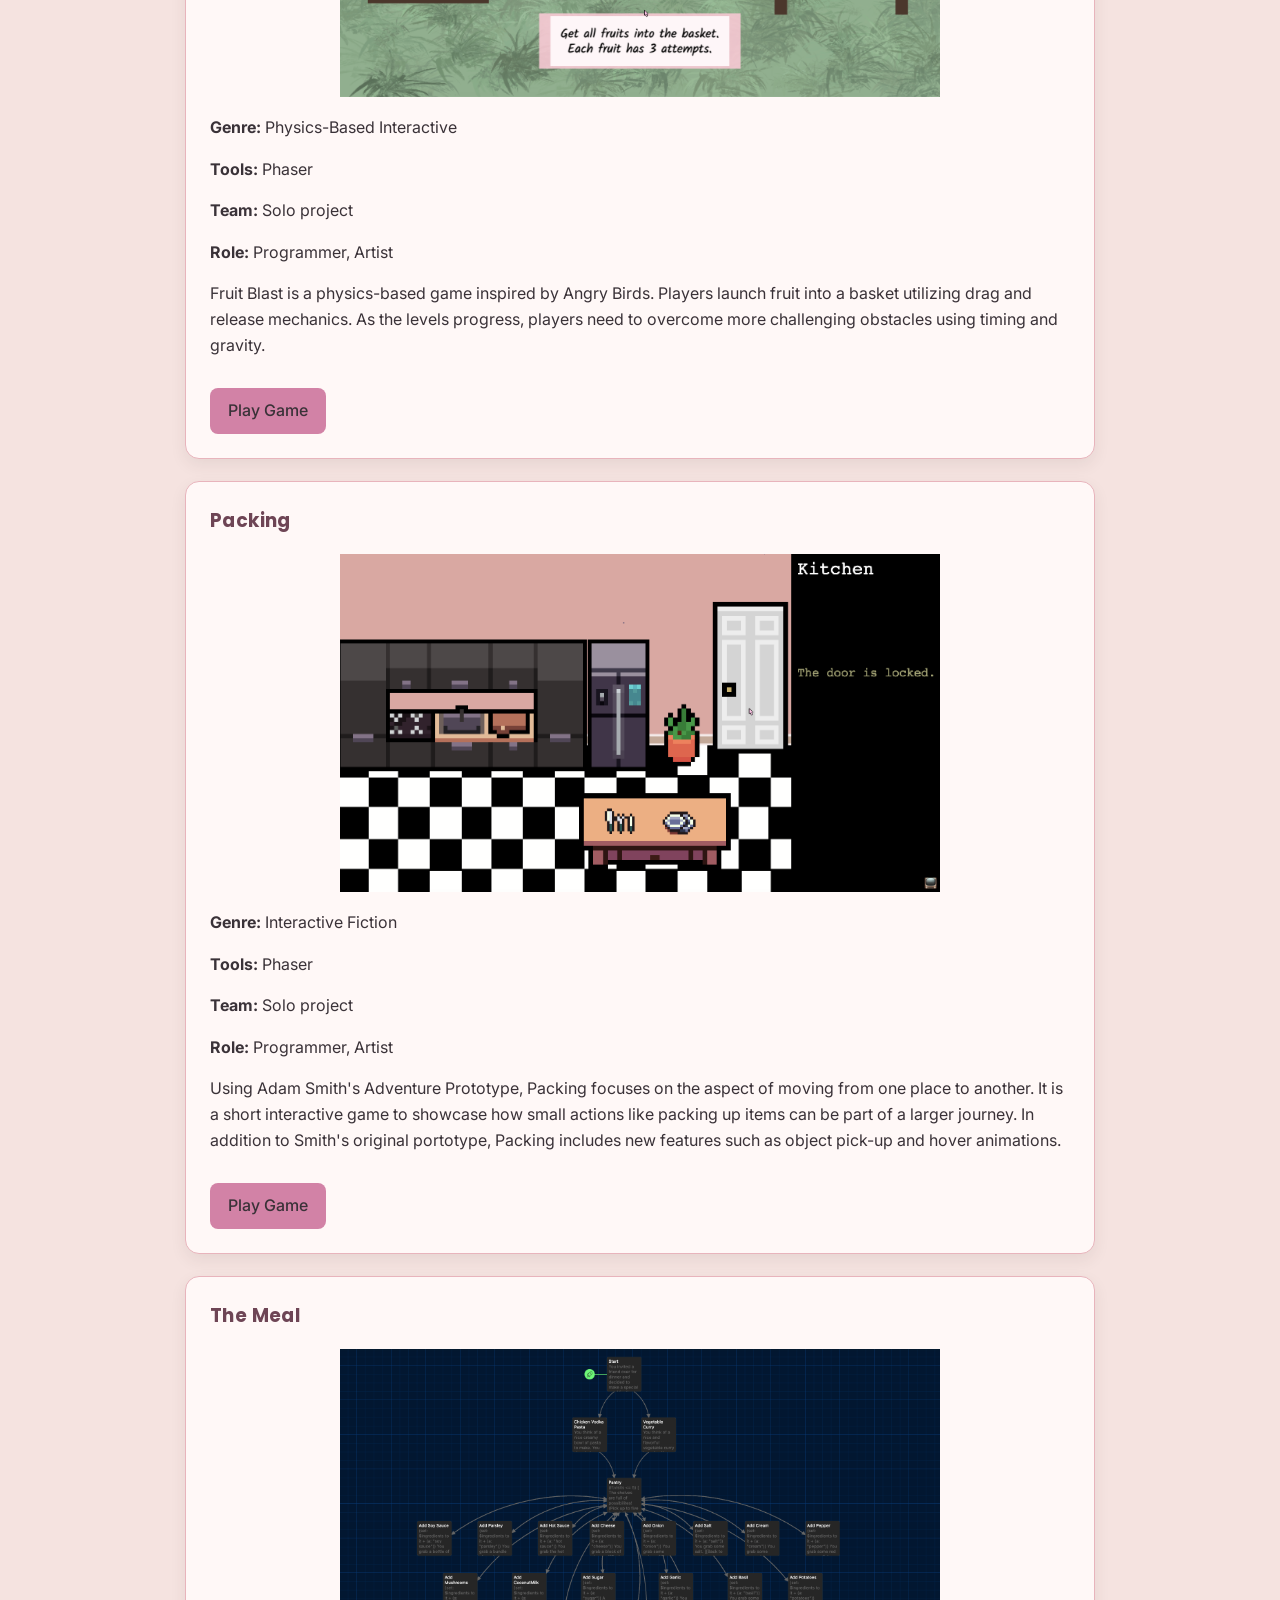
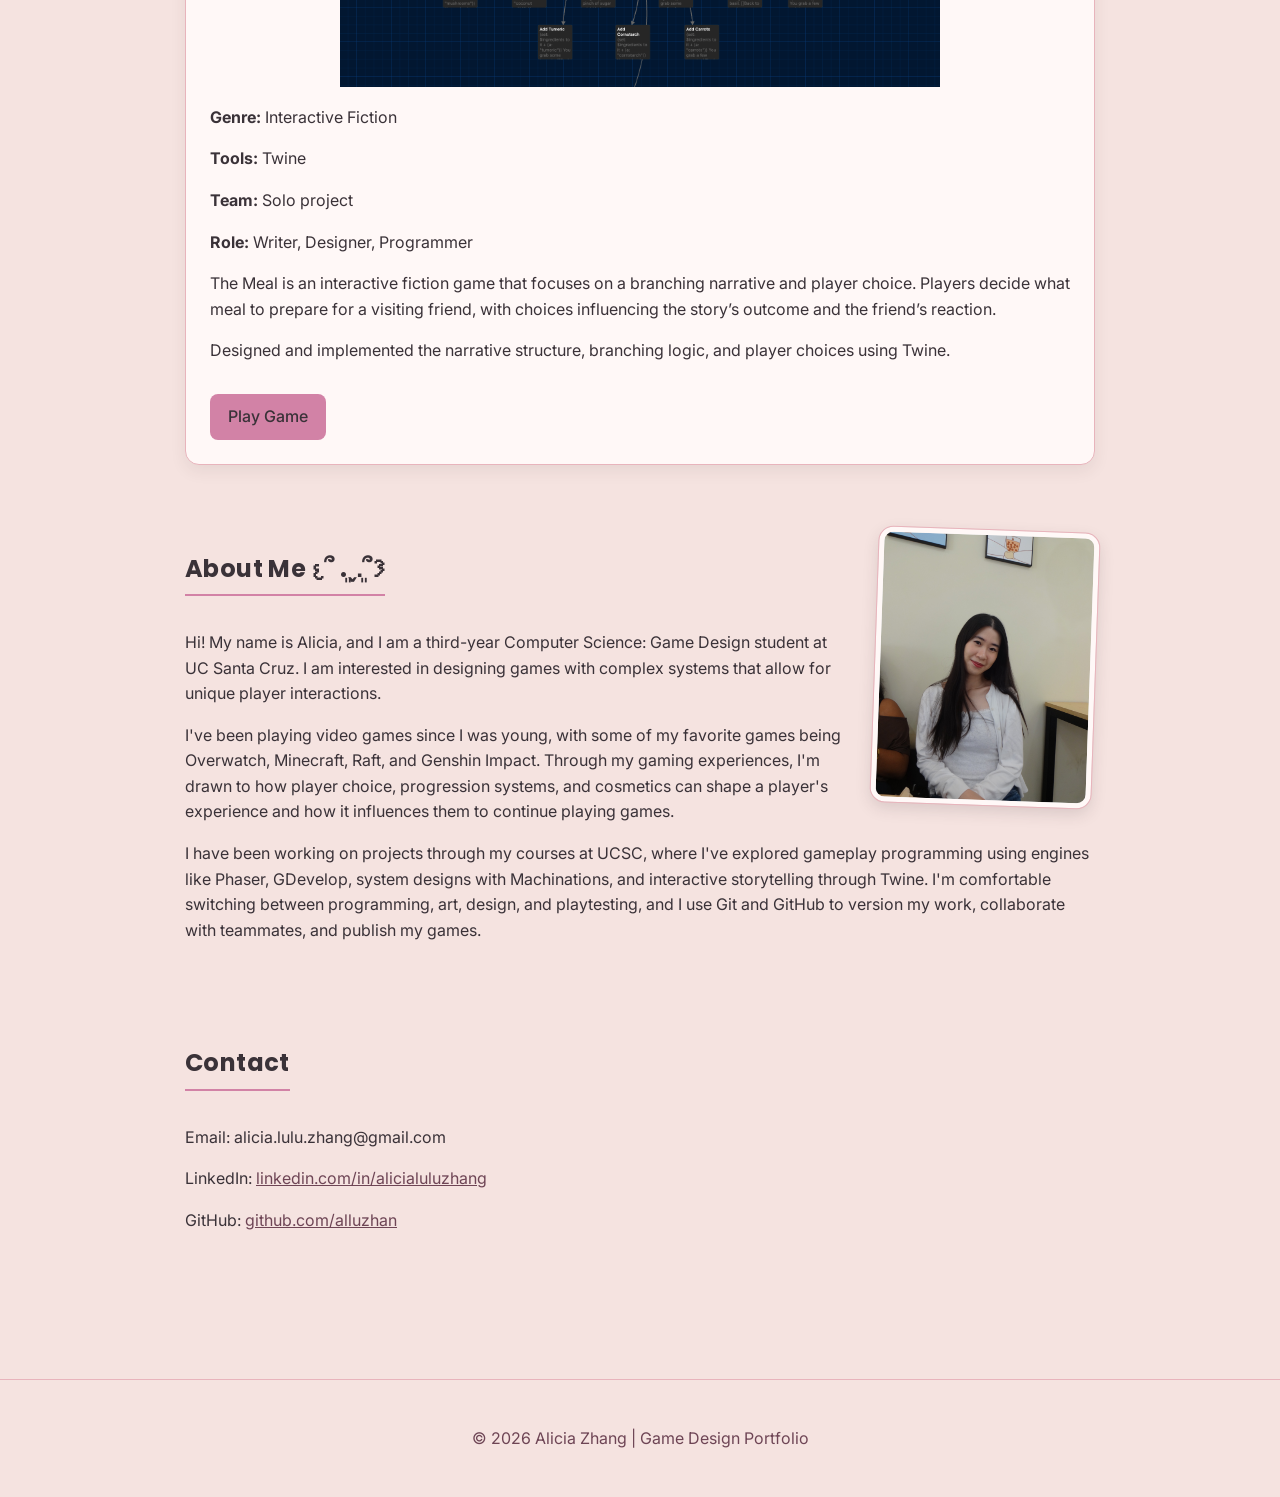
==== commit dd991133: "Update about me section and correct GitHub link" ====
--- a/index.html
+++ b/index.html
@@ -236,6 +236,8 @@
       <p>
         I have been working on projects through my courses at UCSC, where I've explored gameplay programming using
         engines like Phaser, GDevelop, system designs with Machinations, and interactive storytelling through Twine.
+        I'm comfortable switching between programming, art, design, and playtesting, and I use Git and GitHub to version
+        my work, collaborate with teammates, and publish my games.
       </p>
 
     </section>
@@ -259,7 +261,7 @@
 
       <p>Email: alicia.lulu.zhang@gmail.com</p>
       <p>LinkedIn: <a href="https://www.linkedin.com/in/alicialuluzhang" target="_blank">linkedin.com/in/alicialuluzhang</a></p>
-      <p>GitHub: <a href="https://github.com/alluzhang" target="_blank">github.com/alluzhang</a></p>
+      <p>GitHub: <a href="https://github.com/alluzhan" target="_blank">github.com/alluzhan</a></p>
 
     </section>
 
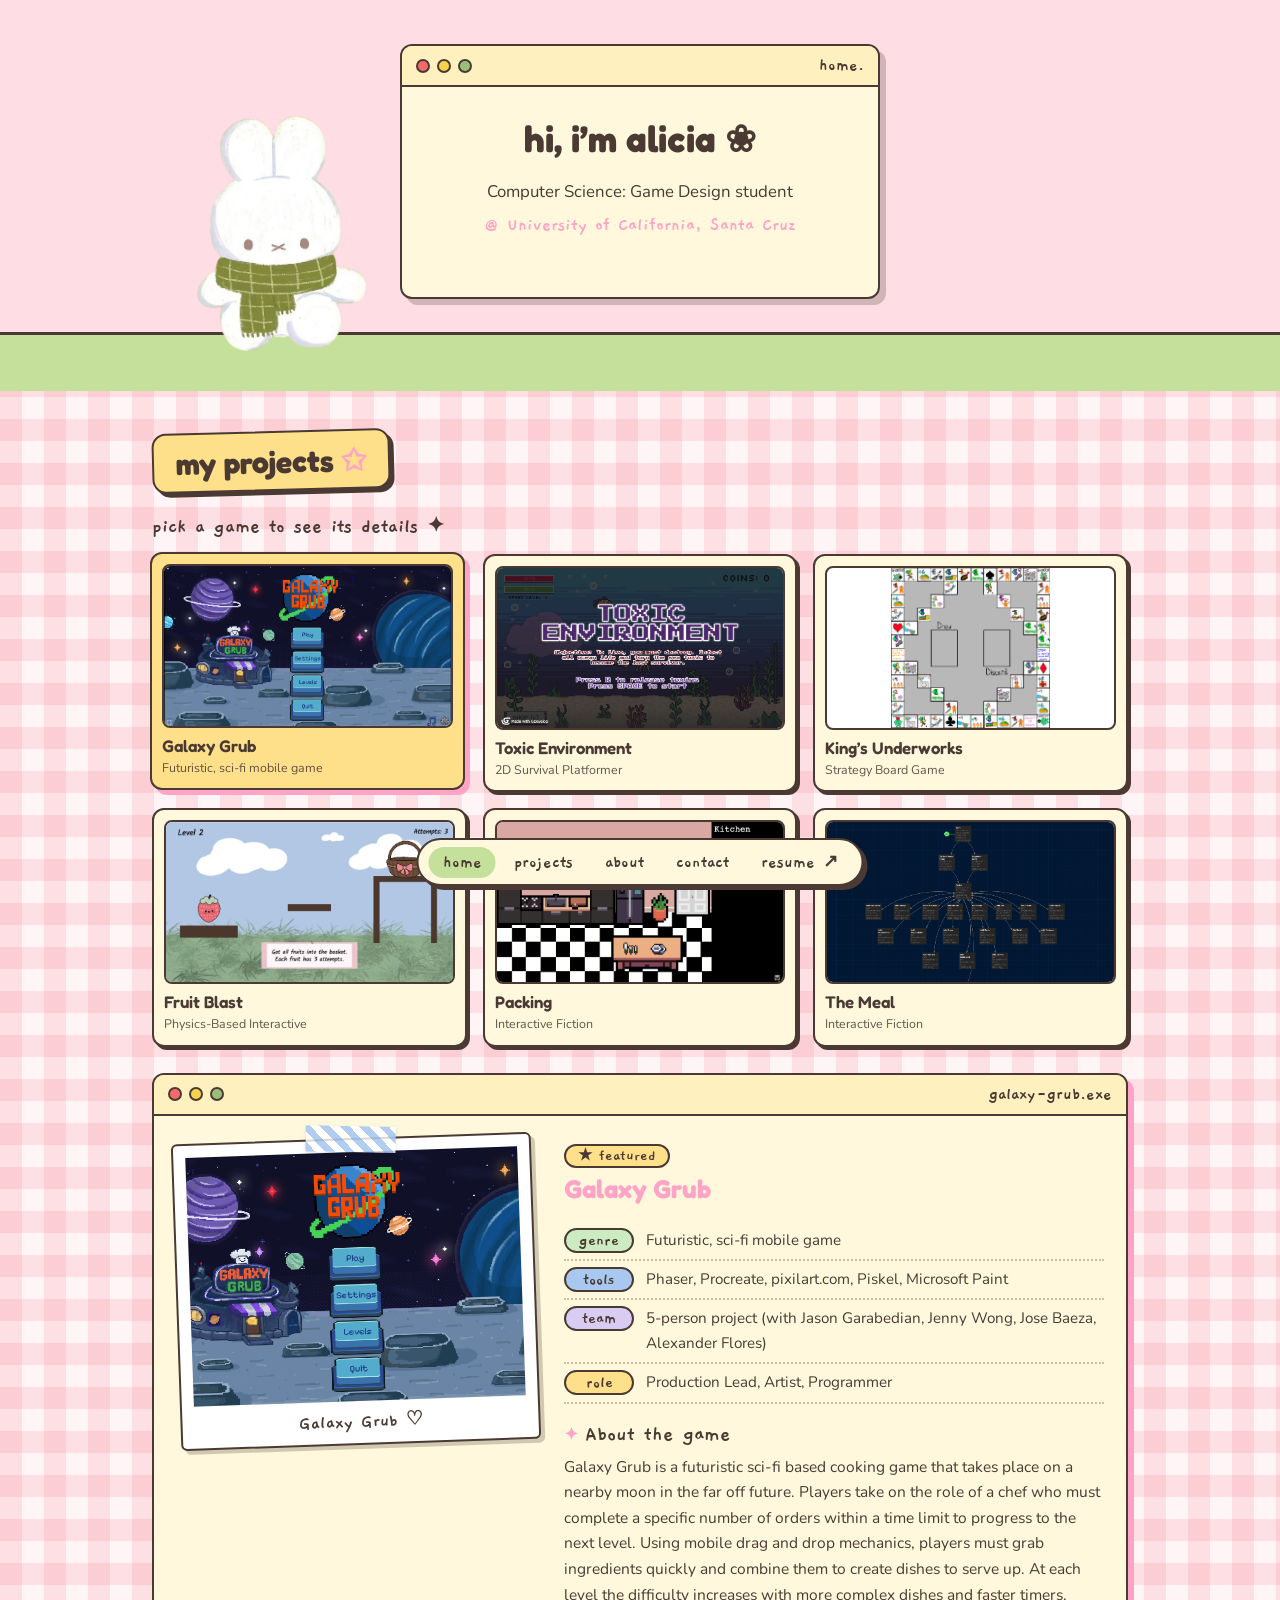
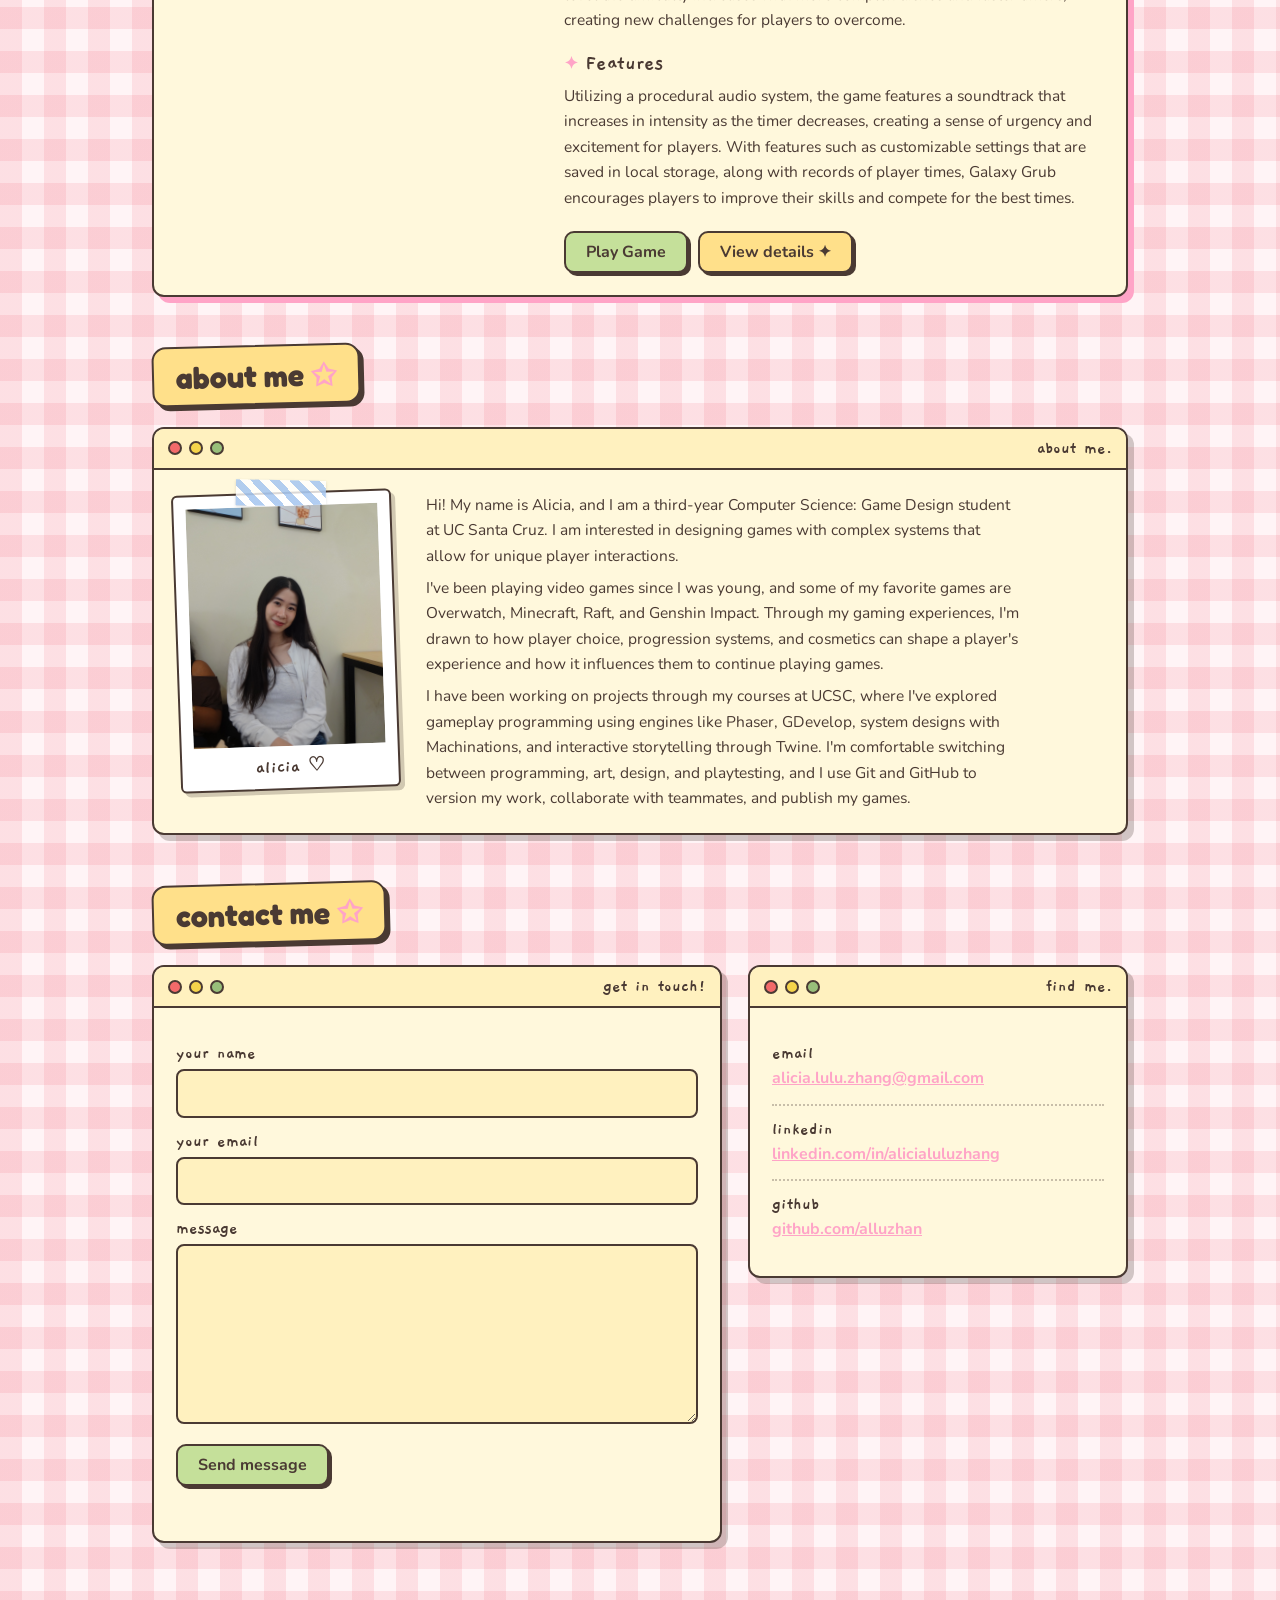
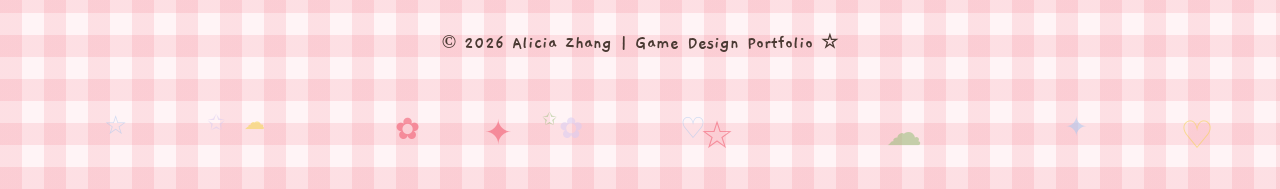
==== commit 529827b6: "Implement script for interactive features and animations; Redesign portfolio page; add in game detai" ====
--- a/index.html
+++ b/index.html
@@ -4,272 +4,218 @@
   <meta charset="UTF-8" />
   <meta name="viewport" content="width=device-width, initial-scale=1.0" />
   <title>Alicia Zhang | Game Portfolio</title>
+  <meta name="description" content="Game design portfolio of Alicia Zhang, Computer Science: Game Design student at UC Santa Cruz." />
   <link rel="stylesheet" href="style.css" />
 </head>
-
 <body>
 
-  <!-- HERO / INTRO -->
-  <header class="hero">
-    <h1>Alicia Zhang</h1>
-    <p>Computer Science: Game Design Student @ UC Santa Cruz</p>
-
-    <nav>
-      <a href="#projects">Projects</a>
-      <a href="#about">About</a>
-      <a href="#contact">Contact</a>
-      <a href="docs/alicia-zhang-resume.pdf" target="_blank">Resume</a>
-    </nav>
+  <!-- HOME SCREEN: a cozy desktop -->
+  <header class="room" id="home">
+
+    <div class="window hello">
+      <div class="bar"><i></i><i></i><i></i><span>home.</span></div>
+      <div class="body">
+        <h1>hi, i’m alicia ❀</h1>
+        <p class="sub">Computer Science: Game Design student</p>
+        <p class="sub small">@ University of California, Santa Cruz</p>
+        <p class="hint" id="hint" role="status"></p>
+      </div>
+    </div>
+
+    <!-- IMAGE SLOT 1: your mascot. Save a PNG as assets/images//mascot.png and it replaces this drawing automatically. -->
+    <div class="mascot" aria-hidden="true">
+      <img src="assets/decor/mascot.png" alt="" onload="this.nextElementSibling.style.display='none'" onerror="this.style.display='none'">
+    </div>
   </header>
 
   <main>
 
     <!-- PROJECTS -->
     <section id="projects">
-      <h2>Projects</h2>
-
-      <!-- PROJECT 1 -->
-      <div class="card">
-        <h3>Galaxy Grub</h3>
-        <img class="preview" src="images/galaxy-grub-preview.png" alt="Galaxy Grub gameplay screenshot">
-        <p><strong>Genre:</strong> Futuristic, sci-fi mobile game</p>
-        <p><strong>Tools:</strong> Phaser, Procreate, pixilart.com, Piskel, Microsoft Paint </p>
-        <p><strong>Team:</strong> 5-person project (with Jason Garabedian, Jenny Wong, Jose Baeza, Alexander Flores)</p>
-        <p><strong>Role:</strong> Production Lead, Artist, Programmer</p>
-
-        <p>
-          Galaxy Grub is a futuristic sci-fi based cooking game that takes place on a nearby moon in the far off future. 
-          Players take on the role of a chef who must complete a specific number of orders within a time limit to progress to the next level.
-          Using movile drag and drop mechanics, players must grab ingredients quickly and combine them to create dishes to serve up. At
-          each level the difficulty increases with more complex dishes and faster timers, creating new challenges for players to overcome.
-
-        </p>
-          Utilizing a procedural audio system, the game features a soundtrack that increases in intensity as the timer decreases, creating
-          a sense of urgency and excitement for players. With features such as customizable settings that are saved in local storage, along with
-          records of player times Galaxy Grub encourages players to improve their skills and compete for the best times.
-        </p>
-
-        <a class="play-button"
-          href="https://alluzhan.github.io/GalaxyGrub/"
-          target="_blank">
-          Play Game
-        </a>
-
-        <!--
-        <a class="details-button"
-          href="">
-          View Details
-        </a>
-        -->
+      <h2 class="title">my projects <span>✩</span></h2>
+      <!-- IMAGE SLOTS 2-7: project screenshots are the assets/images//*-preview.png files listed in each slide below -->
+      <p class="pick-note">pick a game to see its details ✦</p>
+      <div class="picker" id="picker" role="group" aria-label="Choose a project"></div>
+      <div class="details" id="details" aria-live="polite">
+      
+      <article class="window project slide featured">
+        <div class="bar"><i></i><i></i><i></i><span>galaxy-grub.exe</span></div>
+        <div class="body">
+          <figure class="polaroid"><img class="" src="assets/images/galaxygrub/galaxy-grub-preview.png" alt="Galaxy Grub screenshot"><figcaption>Galaxy Grub ♡</figcaption></figure>
+          <div class="info">
+            <p class="badge">★ featured</p><h3>Galaxy Grub</h3>
+            <dl class="facts">
+              <div><dt>genre</dt><dd>Futuristic, sci-fi mobile game</dd></div>
+              <div><dt>tools</dt><dd>Phaser, Procreate, pixilart.com, Piskel, Microsoft Paint</dd></div>
+              <div><dt>team</dt><dd>5-person project (with Jason Garabedian, Jenny Wong, Jose Baeza, Alexander Flores)</dd></div>
+              <div><dt>role</dt><dd>Production Lead, Artist, Programmer</dd></div>
+            </dl>
+            <h4>About the game</h4><p>Galaxy Grub is a futuristic sci-fi based cooking game that takes place on a nearby moon in the far off future. Players take on the role of a chef who must complete a specific number of orders within a time limit to progress to the next level. Using mobile drag and drop mechanics, players must grab ingredients quickly and combine them to create dishes to serve up. At each level the difficulty increases with more complex dishes and faster timers, creating new challenges for players to overcome.</p><h4>Features</h4><p>Utilizing a procedural audio system, the game features a soundtrack that increases in intensity as the timer decreases, creating a sense of urgency and excitement for players. With features such as customizable settings that are saved in local storage, along with records of player times, Galaxy Grub encourages players to improve their skills and compete for the best times.</p>
+            <div class="actions"><a class="btn" href="https://alluzhan.github.io/GalaxyGrub-Phaser4/" target="_blank" rel="noopener">Play Game</a><a class="ghost" href="project-details/galaxy-grub.html">View details ✦</a></div>
+          </div>
+        </div>
+      </article>
+      <article class="window project slide">
+        <div class="bar"><i></i><i></i><i></i><span>toxic-environment.exe</span></div>
+        <div class="body">
+          <figure class="polaroid"><img class="" src="assets/images/toxicenvironment/toxic-environment-preview.png" alt="Toxic Environment screenshot"><figcaption>Toxic Environment ♡</figcaption></figure>
+          <div class="info">
+            <h3>Toxic Environment</h3>
+            <dl class="facts">
+              <div><dt>genre</dt><dd>2D Survival Platformer</dd></div>
+              <div><dt>tools</dt><dd>GDevelop</dd></div>
+              <div><dt>team</dt><dd>2-person project (with Alexander Flores)</dd></div>
+              <div><dt>role</dt><dd>Gameplay Programmer, Designer, Playtester</dd></div>
+            </dl>
+            <h4>About the game</h4><p>Toxic Environment explores the collapse of an ecosystem driven by one creature's need for survival. Players control a toxic fish that spreads pollution through clean bodies of water to stay alive, gradually transforming the environment while balancing survival needs.</p><h4>What I did</h4><p>Developed key systems including marine animal behaviors, game visuals, UI screens (title, end, and credits), a coin and shop system, and a player speed-increase mechanic.</p>
+            <div class="actions"><a class="btn" href="https://gd.games/games/bcb3c9c5-b772-4b67-8328-55a415b1ded6" target="_blank" rel="noopener">Play Game</a><a class="ghost" href="project-details/toxic-environment.html">View details ✦</a></div>
+          </div>
+        </div>
+      </article>
+      <article class="window project slide">
+        <div class="bar"><i></i><i></i><i></i><span>kings-underworks.exe</span></div>
+        <div class="body">
+          <figure class="polaroid"><img class="board" src="assets/images/kingsunderworks/kings-underworks-board.png" alt="King’s Underworks screenshot"><figcaption>King’s Underworks ♡</figcaption></figure>
+          <div class="info">
+            <h3>King’s Underworks</h3>
+            <dl class="facts">
+              <div><dt>genre</dt><dd>Strategy Board Game</dd></div>
+              <div><dt>tools</dt><dd>Procreate</dd></div>
+              <div><dt>team</dt><dd>2-person project (with Jay Chung)</dd></div>
+              <div><dt>role</dt><dd>Game Designer, Artist, Playtester</dd></div>
+            </dl>
+            <h4>About the game</h4><p>King’s Underworks is a prison-themed board game where players compete to earn reputation points to reduce their sentence. A 52-card deck is used to move players across a 12×12 board and increase progression. Landing on different tiles can increase or decrease a player's reputation, while shortcut paths introduce high-risk, high-reward decisions. Players race across the board for a chance at freedom.</p><h4>What I did</h4><p>Developed key systems for King’s Underworks, including tile mechanics, positive and negative tile effects, and board layout design. Created visual assets by designing half of the tiles on the board. Contributed to the 52-card movement system and collaborated on gameplay balancing through multiple rounds of playtesting.</p>
+            <div class="actions"><a class="btn" href="assets/images/kingsunderworks/kings-underworks-board.png" target="_blank" rel="noopener">View Game Board</a><a class="ghost" href="https://drive.google.com/file/d/1NXthc0hpG5Z7kjJdy5N46q2GglEjBogmT6i51SVpXIU/preview" target="_blank" rel="noopener">View Rules (PDF)</a><a class="ghost" href="project-details/kings-underworks.html">View details ✦</a></div>
+          </div>
+        </div>
+      </article>
+      <article class="window project slide">
+        <div class="bar"><i></i><i></i><i></i><span>fruit-blast.exe</span></div>
+        <div class="body">
+          <figure class="polaroid"><img class="" src="assets/images/fruitblast/fruit-blast-preview.png" alt="Fruit Blast screenshot"><figcaption>Fruit Blast ♡</figcaption></figure>
+          <div class="info">
+            <h3>Fruit Blast</h3>
+            <dl class="facts">
+              <div><dt>genre</dt><dd>Physics-Based Interactive</dd></div>
+              <div><dt>tools</dt><dd>Phaser</dd></div>
+              <div><dt>team</dt><dd>Solo project</dd></div>
+              <div><dt>role</dt><dd>Programmer, Artist</dd></div>
+            </dl>
+            <h4>About the game</h4><p>Fruit Blast is a physics-based game inspired by Angry Birds. Players launch fruit into a basket utilizing drag and release mechanics. As the levels progress, players need to overcome more challenging obstacles using timing and gravity.</p>
+            <div class="actions"><a class="btn" href="https://alluzhan.github.io/FruitBlast-Phaser4/" target="_blank" rel="noopener">Play Game</a><a class="ghost" href="project-details/fruit-blast.html">View details ✦</a></div>
+          </div>
+        </div>
+      </article>
+      <article class="window project slide">
+        <div class="bar"><i></i><i></i><i></i><span>packing.exe</span></div>
+        <div class="body">
+          <figure class="polaroid"><img class="" src="assets/images/packing/packing-preview.png" alt="Packing screenshot"><figcaption>Packing ♡</figcaption></figure>
+          <div class="info">
+            <h3>Packing</h3>
+            <dl class="facts">
+              <div><dt>genre</dt><dd>Interactive Fiction</dd></div>
+              <div><dt>tools</dt><dd>Phaser</dd></div>
+              <div><dt>team</dt><dd>Solo project</dd></div>
+              <div><dt>role</dt><dd>Programmer, Artist</dd></div>
+            </dl>
+            <h4>About the game</h4><p>Using Adam Smith's Adventure Prototype, Packing focuses on the aspect of moving from one place to another. It is a short interactive game to showcase how small actions like packing up items can be part of a larger journey. In addition to Smith's original prototype, Packing includes new features such as object pick-up and hover animations.</p>
+            <div class="actions"><a class="btn" href="https://alluzhan.github.io/Packing/" target="_blank" rel="noopener">Play Game</a><a class="ghost" href="project-details/packing.html">View details ✦</a></div>
+          </div>
+        </div>
+      </article>
+      <article class="window project slide">
+        <div class="bar"><i></i><i></i><i></i><span>the-meal.exe</span></div>
+        <div class="body">
+          <figure class="polaroid"><img class="" src="assets/images/themeal/the-meal-preview.png" alt="The Meal screenshot"><figcaption>The Meal ♡</figcaption></figure>
+          <div class="info">
+            <h3>The Meal</h3>
+            <dl class="facts">
+              <div><dt>genre</dt><dd>Interactive Fiction</dd></div>
+              <div><dt>tools</dt><dd>Twine</dd></div>
+              <div><dt>team</dt><dd>Solo project</dd></div>
+              <div><dt>role</dt><dd>Writer, Designer, Programmer</dd></div>
+            </dl>
+            <h4>About the game</h4><p>The Meal is an interactive fiction game that focuses on a branching narrative and player choice. Players decide what meal to prepare for a visiting friend, with choices influencing the story’s outcome and the friend’s reaction.</p><h4>What I did</h4><p>Designed and implemented the narrative structure, branching logic, and player choices using Twine.</p>
+            <div class="actions"><a class="btn" href="games/the-meal.html" target="_blank" rel="noopener">Play Game</a><a class="ghost" href="project-details/the-meal.html">View details ✦</a></div>
+          </div>
+        </div>
+      </article>
+        </div>
+        
+    </section>
+
+    <!-- ABOUT -->
+    <!-- IMAGE SLOT 8: your About photos are assets/images//aboutme/alicia-1.jpg to alicia-4.jpg (add more <img> lines to show more) -->
+    <section id="about">
+      <h2 class="title">about me <span>✩</span></h2>
+      <div class="window about">
+        <div class="bar"><i></i><i></i><i></i><span>about me.</span></div>
+        <div class="body">
+          <figure class="polaroid small-pol" aria-label="Photos of Alicia">
+            <div class="photos">
+              <img src="assets/aboutme/alicia-1.jpg" alt="Photo of Alicia" class="active">
+              <img src="assets/aboutme/alicia-2.jpg" alt="Photo of Alicia">
+              <img src="assets/aboutme/alicia-3.jpg" alt="Photo of Alicia">
+              <img src="assets/aboutme/alicia-4.jpg" alt="Photo of Alicia">
+            </div>
+            <figcaption>alicia ♡</figcaption>
+          </figure>
+          <div class="info">
+            <p>Hi! My name is Alicia, and I am a third-year Computer Science: Game Design student at UC Santa Cruz. I am interested in designing games with complex systems that allow for unique player interactions.</p>
+            <p>I've been playing video games since I was young, and some of my favorite games are Overwatch, Minecraft, Raft, and Genshin Impact. Through my gaming experiences, I'm drawn to how player choice, progression systems, and cosmetics can shape a player's experience and how it influences them to continue playing games.</p>
+            <p>I have been working on projects through my courses at UCSC, where I've explored gameplay programming using engines like Phaser, GDevelop, system designs with Machinations, and interactive storytelling through Twine. I'm comfortable switching between programming, art, design, and playtesting, and I use Git and GitHub to version my work, collaborate with teammates, and publish my games.</p>
+          </div>
+        </div>
       </div>
-
-
-      <!-- PROJECT 2 -->
-      <div class="card">
-        <h3>Toxic Environment</h3>
-        <img class="preview" src="images/toxic-environment-preview.png" alt="Toxic Environment gameplay screenshot">
-        <p><strong>Genre:</strong> 2D Survival Platformer</p>
-        <p><strong>Tools:</strong> GDevelop</p>
-        <p><strong>Team:</strong> 2-person project (with Alexander Flores)</p>
-        <p><strong>Role:</strong> Gameplay Programmer, Designer, Playtester</p>
-
-        <p>
-          Toxic Environment explores the collapse of an ecosystem driven by one creature's
-          need for survival. Players control a toxic fish that spreads pollution through
-          clean bodies of water to stay alive, gradually transforming the environment while
-          balancing survival needs.
-        </p>
-
-        <p>
-          Developed key systems including marine animal behaviors, game visuals,
-          UI screens (title, end, and credits), a coin and shop system, and a
-          player speed-increase mechanic.
-        </p>
-
-        <a class="play-button"
-          href="https://gd.games/games/bcb3c9c5-b772-4b67-8328-55a415b1ded6"
-          target="_blank">
-          Play Game
-        </a>
-
-        <!--
-        <a class="details-button"
-          href="toxic-environment.html">
-          View Details
-        </a>
-        -->
-      </div>
-
-      <!-- PROJECT 3 -->
-      <div class="card">
-        <h3>King’s Underworks</h3>
-        <p><strong>Genre:</strong> Strategy Board Game</p>
-        <p><strong>Tools:</strong> Procreate</p>
-        <p><strong>Team:</strong> 2-person project (with Jay Chung)</p>
-        <p><strong>Role:</strong> Game Designer, Artist, Playtester</p>
-
-        <p>
-          King’s Underworks is a prison-themed board game where players compete to earn
-          reputation points to reduce their sentence. A 52-card deck is used to move
-          players across a 12×12 board and increase progression. Landing on different
-          tiles can increase or decrease a player's reputation, while shortcut paths
-          introduce high-risk, high-reward decisions. Players race across the board
-          for a chance at freedom.
-        </p>
-
-        <p>
-          Developed key systems for King’s Underworks, including tile mechanics,
-          positive and negative tile effects, and board layout design. Created
-          visual assets by designing half of the tiles on the board. Contributed
-          to the 52-card movement system and collaborated on gameplay balancing
-          through multiple rounds of playtesting.
-        </p>
-
-        <a class="play-button"
-          href="images/kings-underworks-board.png"
-          target="_blank">
-          View Game Board
-        </a>
-
-        <a class="details-button"
-          href="https://drive.google.com/file/d/1NXthc0hpG5Z7kjJdy5N46q2GglEjBogmT6i51SVpXIU/preview"
-          target="_blank">
-          View Rules (PDF)
-        </a>
-      </div>
-
-      <!-- PROJECT 4 -->
-      <div class="card">
-        <h3>Fruit Blast</h3>
-        <img class="preview" src="images/fruit-blast-preview.png" alt="Fruit Blast gameplay screenshot">
-        <p><strong>Genre:</strong> Physics-Based Interactive</p>
-        <p><strong>Tools:</strong> Phaser</p>
-        <p><strong>Team:</strong> Solo project</p>
-        <p><strong>Role:</strong> Programmer, Artist</p>
-
-        <p>
-          Fruit Blast is a physics-based game inspired by Angry Birds. Players launch fruit into a basket utilizing
-          drag and release mechanics. As the levels progress, players need to overcome more challenging obstacles
-          using timing and gravity.
-        </p>
-
-        <a class="play-button"
-          href="https://alluzhan.github.io/CMPM120---D3-Physics/"
-          target="_blank">
-          Play Game
-        </a>
-      </div>
-
-      <!-- PROJECT 5 -->
-      <div class="card">
-        <h3>Packing</h3>
-        <img class="preview" src="images/packing-preview.png" alt="Packing gameplay screenshot">
-        <p><strong>Genre:</strong> Interactive Fiction</p>
-        <p><strong>Tools:</strong> Phaser</p>
-        <p><strong>Team:</strong> Solo project</p>
-        <p><strong>Role:</strong> Programmer, Artist</p>
-
-        <p>
-          Using Adam Smith's Adventure Prototype, Packing focuses on the aspect of moving from one place to another. 
-          It is a short interactive game to showcase how small actions like packing up items can be part of a larger journey.
-          In addition to Smith's original portotype, Packing includes new features such as object pick-up and hover animations.
-        </p>
-
-        <a class="play-button"
-          href="https://alluzhan.github.io/CMPM120---D2-Adventure/"
-          target="_blank">
-          Play Game
-        </a>
-      </div>
-
-      <!-- PROJECT 6 -->
-      <div class="card">
-        <h3>The Meal</h3>
-        <img class="preview" src="images/the-meal-preview.png" alt="The Meal gameplay screenshot">
-        <p><strong>Genre:</strong> Interactive Fiction</p>
-        <p><strong>Tools:</strong> Twine</p>
-        <p><strong>Team:</strong> Solo project</p>
-        <p><strong>Role:</strong> Writer, Designer, Programmer</p>
-
-        <p>
-          The Meal is an interactive fiction game that focuses on a branching narrative
-          and player choice. Players decide what meal to prepare for a visiting friend,
-          with choices influencing the story’s outcome and the friend’s reaction.
-        </p>
-
-        <p>
-          Designed and implemented the narrative structure, branching logic, and player
-          choices using Twine.
-        </p>
-
-        <a class="play-button"
-          href="games/the-meal.html"
-          target="_blank">
-          Play Game
-        </a>
-      </div>
-
     </section>
-
-    <!-- ABOUT ME -->
-    <section id="about">
-      <h2>About Me 𐔌՞ ܸ.ˬ.ܸ՞𐦯</h2>
-
-      <div class="my-photos">
-        <img src="images/aboutme/alicia-1.jpg" alt="Photo of Alicia" class="active">
-        <img src="images/aboutme/alicia-2.jpg" alt="Photo of Alicia">
-        <img src="images/aboutme/alicia-3.jpg" alt="Photo of Alicia">
-        <img src="images/aboutme/alicia-4.jpg" alt="Photo of Alicia">
-      </div>
-
-      <p>
-        Hi! My name is Alicia, and I am a third-year Computer Science: Game Design student at UC Santa Cruz.
-        I am interested in designing games with complex systems that allow for unique player interactions.
-      </p>
-
-      <p>
-        I've been playing video games since I was young, with some of my favorite games being Overwatch, Minecraft,
-        Raft, and Genshin Impact. Through my gaming experiences, I'm drawn to how player choice, progression systems,
-        and cosmetics can shape a player's experience and how it influences them to continue playing games.
-      </p>
-
-      <p>
-        I have been working on projects through my courses at UCSC, where I've explored gameplay programming using
-        engines like Phaser, GDevelop, system designs with Machinations, and interactive storytelling through Twine.
-        I'm comfortable switching between programming, art, design, and playtesting, and I use Git and GitHub to version
-        my work, collaborate with teammates, and publish my games.
-      </p>
-
-    </section>
-
-      <script>
-        const photos = document.querySelectorAll('.my-photos img');
-        let current = 0;
-
-        if (photos.length > 1) {
-          setInterval(() => {
-            photos[current].classList.remove('active');
-            current = (current + 1) % photos.length;
-            photos[current].classList.add('active');
-          }, 5000);
-        }
-      </script>
 
     <!-- CONTACT -->
     <section id="contact">
-      <h2>Contact</h2>
-
-      <p>Email: alicia.lulu.zhang@gmail.com</p>
-      <p>LinkedIn: <a href="https://www.linkedin.com/in/alicialuluzhang" target="_blank">linkedin.com/in/alicialuluzhang</a></p>
-      <p>GitHub: <a href="https://github.com/alluzhan" target="_blank">github.com/alluzhan</a></p>
-
+      <h2 class="title">contact me <span>✩</span></h2>
+      <div class="contact-grid">
+
+        <form class="window" id="contact-form" action="https://formspree.io/f/xaeelzen" method="POST">
+          <div class="bar"><i></i><i></i><i></i><span>get in touch!</span></div>
+          <div class="body col">
+            <label for="name">your name</label>
+            <input id="name" name="name" type="text" autocomplete="name" required>
+            <label for="email">your email</label>
+            <input id="email" name="email" type="email" autocomplete="email" required>
+            <label for="message">message</label>
+            <textarea id="message" name="message" rows="6" required></textarea>
+            <input type="text" name="_gotcha" class="hp" tabindex="-1" autocomplete="off" aria-hidden="true">
+            <div class="actions"><button class="btn" type="submit">Send message</button></div>
+            <p class="form-status" id="form-status" role="status"></p>
+          </div>
+        </form>
+
+        <div class="window">
+          <div class="bar"><i></i><i></i><i></i><span>find me.</span></div>
+          <div class="body col">
+            <ul class="find-me">
+              <li><span>email</span><a href="mailto:alicia.lulu.zhang@gmail.com">alicia.lulu.zhang@gmail.com</a></li>
+              <li><span>linkedin</span><a href="https://www.linkedin.com/in/alicialuluzhang" target="_blank" rel="noopener">linkedin.com/in/alicialuluzhang</a></li>
+              <li><span>github</span><a href="https://github.com/alluzhan" target="_blank" rel="noopener">github.com/alluzhan</a></li>
+            </ul>
+          </div>
+        </div>
+
+      </div>
     </section>
 
   </main>
 
-  <footer>
-    <p>© 2026 Alicia Zhang | Game Design Portfolio</p>
-  </footer>
-
+  <footer><p>© 2026 Alicia Zhang | Game Design Portfolio ☆</p></footer>
+
+  <!-- TASKBAR -->
+  <nav class="dock" aria-label="Main">
+    <a href="#home">home</a>
+    <a href="#projects">projects</a>
+    <a href="#about">about</a>
+    <a href="#contact">contact</a>
+    <a href="docs/alicia-zhang-resume.pdf" target="_blank" rel="noopener">resume ↗</a>
+  </nav>
+
+  <script src="script.js"></script>
 </body>
-</html>
+</html>
--- a/style.css
+++ b/style.css
@@ -1,217 +1,170 @@
-@import url('https://fonts.googleapis.com/css2?family=Inter:wght@400;500&family=Poppins:wght@500;600&display=swap');
+@import url('https://fonts.googleapis.com/css2?family=Fredoka:wght@500;600&family=Nunito:wght@400;600;700&family=Gaegu:wght@400;700&display=swap');
 
-* {
-  box-sizing: border-box;
+:root {
+  --ink: #4A3A33; --text: #4A3A33;
+  --wall: #FFDDE4; --floor: #C5E09A; --win: #FFF8DC; --win2: #FFF1BF;
+  --g1: #FFF4F6; --g2: #FFD9E1;               /* gingham desk */
+  --check: rgba(240, 85, 106, .13); --tomato: #ffa4c7; --butter: #FFE08A; --sky: #A9C8F0; --lilac: #D9CCF2; --mint: #CDEBC0; --green: #C5E09A;
 }
 
+* { box-sizing: border-box; }
+html { scroll-behavior: smooth; }
 body {
-  margin: 0;
-  font-family: 'Inter', sans-serif;
-  background: #F5E3E0;
-  color: #3A3238;
-  line-height: 1.6;
+  margin: 0; padding-bottom: 84px;
+  font-family: 'Nunito', sans-serif; line-height: 1.65; color: var(--text);
+  background-color: var(--g1);
+  background-image:
+    repeating-linear-gradient(0deg, var(--check) 0 22px, transparent 22px 44px),
+    repeating-linear-gradient(90deg, var(--check) 0 22px, transparent 22px 44px);
 }
+h1, h2, h3, h4 { font-family: 'Fredoka', sans-serif; margin: 0; }
+p { max-width: 66ch; }
+a { color: var(--tomato); }
+:focus-visible { outline: 3px dashed var(--tomato); outline-offset: 3px; }
 
-/* Headings */
-h1, h2, h3 {
-  font-family: 'Poppins', sans-serif;
-  letter-spacing: 0.4px;
+/* ---------- ROOM (home screen) ---------- */
+.room { position: relative; display: flex; justify-content: center; align-items: flex-start; padding: 44px 20px 92px; background: var(--wall); transition: background .4s; }
+.room::after { content: ""; position: absolute; left: 0; right: 0; bottom: 0; height: 56px; background: var(--floor); border-top: 3px solid var(--ink); transition: background .4s; }
+.room > * { position: relative; z-index: 1; }
+
+
+.hello { width: 100%; max-width: 480px; }
+.hello h1 { font-size: clamp(1.7rem, 5vw, 2.3rem); text-align: center; }
+.sub { margin: 8px auto 0; text-align: center; font-size: 1.05rem; }
+.sub.small { font: 700 1.2rem 'Gaegu', cursive; color: var(--tomato); }
+
+.mascot { position: absolute !important; z-index: 2; left: calc(44% - 400px); bottom: 22px; width: 110px; }
+.mascot img, .mascot svg { display: block; width: 200%; height: auto; }
+
+/* ---------- WINDOWS ---------- */
+.window { background: var(--win); border: 2.5px solid var(--ink); border-radius: 12px; box-shadow: 6px 6px 0 rgba(74, 58, 51, .25); overflow: hidden; transition: background .4s; }
+.bar { display: flex; align-items: center; gap: 7px; padding: 8px 14px; background: var(--win2); border-bottom: 2px solid var(--ink); }
+.bar i { width: 14px; height: 14px; border-radius: 50%; border: 2px solid var(--ink); background: #F26A6A; cursor: pointer; }
+.bar i:nth-child(2) { background: #F5D44B; }
+.bar i:nth-child(3) { background: #98BF7A; }
+.bar span { margin-left: auto; font: 700 1.15rem 'Gaegu', cursive; color: var(--text); }
+.body { padding: 22px; }
+.window.min .body { display: none; }
+.col { display: flex; flex-direction: column; }
+
+/* ---------- SECTION TITLES ---------- */
+main { max-width: 1020px; margin: auto; padding: 40px 22px 10px; }
+section { margin-bottom: 48px; scroll-margin-top: 20px; }
+.title { display: inline-block; margin-bottom: 22px; padding: 4px 22px 2px; font-size: 1.9rem; color: #4A3A33; background: var(--butter); border: 2.5px solid var(--ink); border-radius: 14px; box-shadow: 4px 4px 0 var(--ink); transform: rotate(-1.5deg); }
+.title span { color: var(--tomato); }
+
+/* ---------- BUTTONS ---------- */
+.actions { display: flex; flex-wrap: wrap; gap: 10px; margin-top: 20px; }
+.actions.center { justify-content: center; align-items: center; }
+.btn, .ghost { display: inline-block; padding: 8px 20px; font: 700 1rem 'Nunito', sans-serif; text-decoration: none; cursor: pointer; color: #4A3A33; border: 2.5px solid var(--ink); border-radius: 10px; box-shadow: 3px 3px 0 var(--ink); transition: transform .12s, box-shadow .12s; }
+.btn { background: var(--green); }
+.btn.small { padding: 5px 14px; font-size: .88rem; }
+.ghost { background: var(--butter); }
+.btn:hover, .ghost:hover { transform: translate(-2px, -2px); box-shadow: 5px 5px 0 var(--ink); }
+.btn:active, .ghost:active { transform: translate(2px, 2px); box-shadow: 1px 1px 0 var(--ink); }
+
+/* ---------- PROJECTS ---------- */
+.project { margin: 0; }
+.project .body { display: grid; grid-template-columns: 2fr 3fr; gap: 28px; align-items: start; }
+.project.featured { box-shadow: 6px 6px 0 var(--tomato); }
+.polaroid { position: relative; margin: 0; padding: 12px 12px 8px; background: #fff; border: 2px solid var(--ink); border-radius: 6px; box-shadow: 4px 4px 0 rgba(74,58,51,.25); transform: rotate(-2deg); }
+.polaroid::before { content: ""; position: absolute; top: -14px; left: 50%; width: 90px; height: 26px; margin-left: -45px; background: repeating-linear-gradient(45deg, rgba(169,200,240,.9) 0 7px, rgba(255,255,255,.8) 7px 14px); transform: rotate(3deg); box-shadow: 0 1px 3px rgba(0,0,0,.15); }
+.project:nth-of-type(even) .polaroid { transform: rotate(2deg); }
+.polaroid img { display: block; width: 100%; aspect-ratio: 4 / 3; object-fit: cover; background: #eee; }
+.polaroid img.board { object-fit: contain; background: #FFF8F7; }
+.polaroid figcaption { padding-top: 8px; text-align: center; font: 700 1.2rem 'Gaegu', cursive; color: #4A3A33; }
+
+.info h3 { font-size: 1.6rem; margin-bottom: 12px; color: var(--tomato); }
+.info h4 { margin: 18px 0 2px; font: 700 1.35rem 'Gaegu', cursive; color: var(--text); }
+.info h4::before { content: "✦ "; color: var(--tomato); font-size: .8em; }
+.info p { margin: 6px 0 0; font-size: .97rem; }
+.badge { display: inline-block; margin: 0 0 8px; padding: 0 12px; font: 700 1.1rem 'Gaegu', cursive; color: #4A3A33; background: var(--butter); border: 2px solid var(--ink); border-radius: 99px; }
+
+.facts { margin: 0; }
+.facts div { display: grid; grid-template-columns: 70px 1fr; gap: 12px; padding: 6px 0; border-bottom: 2px dotted rgba(74, 58, 51, .3); }
+.facts dt { align-self: start; text-align: center; padding: 0 8px; font: 700 1.05rem 'Gaegu', cursive; color: #4A3A33; background: var(--mint); border: 2px solid var(--ink); border-radius: 99px; }
+.facts div:nth-child(2) dt { background: var(--sky); }
+.facts div:nth-child(3) dt { background: var(--lilac); }
+.facts div:nth-child(4) dt { background: var(--butter); }
+.facts dd { margin: 0; font-size: .95rem; }
+
+/* ---------- ABOUT ---------- */
+.about .body { display: grid; grid-template-columns: 220px 1fr; gap: 30px; align-items: start; }
+.small-pol .photos { position: relative; aspect-ratio: 4 / 5; overflow: hidden; background: #eee; }
+.photos img { position: absolute; inset: 0; width: 100%; height: 100%; object-fit: cover; opacity: 0; transition: opacity 1s; }
+.photos img.active { opacity: 1; }
+.about .info p:first-child { margin-top: 0; }
+
+/* ---------- CONTACT ---------- */
+.contact-grid { display: grid; grid-template-columns: 3fr 2fr; gap: 26px; align-items: start; }
+label { margin: 12px 0 4px; font: 700 1.15rem 'Gaegu', cursive; }
+input, textarea { width: 100%; padding: 9px 12px; font: inherit; color: var(--text); background: var(--win2); border: 2px solid var(--ink); border-radius: 8px; }
+input:focus, textarea:focus { outline: none; box-shadow: 3px 3px 0 var(--tomato); }
+textarea { resize: vertical; }
+.hp { position: absolute; left: -9999px; }
+.form-status { margin: 10px 0 0; font-weight: 700; min-height: 1.4em; }
+.form-status.ok { color: #2F8A54; } .form-status.err { color: #D0344A; }
+.find-me { list-style: none; margin: 0; padding: 0; }
+.find-me li { padding: 12px 0; border-bottom: 2px dotted rgba(74,58,51,.3); }
+.find-me li:last-child { border: 0; }
+.find-me span { display: block; font: 700 1.15rem 'Gaegu', cursive; }
+.find-me a { word-break: break-word; font-weight: 700; }
+
+footer { text-align: center; padding: 10px 20px 30px; font: 700 1.2rem 'Gaegu', cursive; }
+footer p { margin-left: auto; margin-right: auto; }
+
+/* ---------- TASKBAR ---------- */
+.dock { position: fixed; left: 50%; bottom: 14px; z-index: 50; transform: translateX(-50%); display: flex; align-items: center; gap: 4px; max-width: 96vw; padding: 6px 10px; background: var(--win); border: 2.5px solid var(--ink); border-radius: 99px; box-shadow: 4px 4px 0 var(--ink); overflow-x: auto; }
+.dock a, .dock button { padding: 5px 14px; font: 700 1.1rem 'Gaegu', cursive; color: var(--text); text-decoration: none; white-space: nowrap; background: none; border: 0; border-radius: 99px; cursor: pointer; }
+.dock a:hover, .dock button:hover { background: var(--butter); color: #4A3A33; }
+.dock a.current { background: var(--green); color: #4A3A33; }
+
+/* ---------- FLOATING DOODLES ---------- */
+.float { position: fixed; z-index: 0; pointer-events: none; opacity: .55; animation: drift linear infinite; }
+@keyframes drift { from { transform: translateY(105vh) rotate(0); } to { transform: translateY(-12vh) rotate(260deg); } }
+main, footer, .room { position: relative; z-index: 1; }
+
+/* ---------- PROJECT DETAIL PAGES ---------- */
+.project-page { max-width: 1000px; margin: 30px auto; padding: 30px 26px 50px; background: var(--win); border: 2.5px solid var(--ink); border-radius: 12px; box-shadow: 6px 6px 0 rgba(74,58,51,.25); }
+.back { display: inline-block; margin-bottom: 18px; font-weight: 700; }
+.project-page h1 { font-size: clamp(2rem, 5vw, 2.8rem); color: var(--tomato); }
+.project-page .lead { font-size: 1.1rem; }
+.project-page .hero-img { display: block; width: 100%; margin: 20px 0; aspect-ratio: 16 / 9; object-fit: cover; border: 2.5px solid var(--ink); border-radius: 10px; background: #eee; }
+.project-page .specs { display: grid; grid-template-columns: repeat(2, 1fr); gap: 10px; margin: 0; }
+.project-page .specs div { padding: 8px 12px; background: var(--win2); border: 2px solid var(--ink); border-radius: 10px; }
+.project-page .specs dt { font: 700 1.1rem 'Gaegu', cursive; color: var(--tomato); }
+.project-page .specs dd { margin: 0; font-size: .9rem; }
+.project-page h2 { margin-top: 36px; font-size: 1.5rem; }
+.placeholder { padding: 16px 18px; background: var(--win2); border: 2px dashed var(--ink); border-radius: 10px; }
+
+/* ---------- PHONES ---------- */
+@media (max-width: 820px) {
+  .room { padding: 32px 16px 84px; }
+  .mascot { left: 10px; bottom: 22px; width: 64px; }
+  .project .body, .about .body, .contact-grid { grid-template-columns: 1fr; }
+  .small-pol { max-width: 220px; }
+  .project-page .specs { grid-template-columns: 1fr; }
 }
+@media (prefers-reduced-motion: reduce) { html { scroll-behavior: auto; } * { transition: none !important; } .float { display: none; } }
 
-/* HERO */
-.hero {
-  text-align: center;
-  padding: 90px 20px;
-  background: linear-gradient(135deg, #E8B4BC, #D282A6);
-  box-shadow: 0 2px 12px rgba(58, 50, 56, 0.08);
-}
+/* ---------- HOME BUTTONS ---------- */
+.hello .actions { margin-top: 18px; }
+.hint { margin: 8px 0 0; min-height: 1.5em; text-align: center; font: 700 1.2rem 'Gaegu', cursive; color: var(--tomato); }
 
-.hero h1 {
-  font-size: 3rem;
-  margin: 0;
-  color: #3A3238;
-  letter-spacing: 1px;
-}
-
-.hero p {
-  color: #3A3238;
-  margin-top: 12px;
-  font-size: 1.05rem;
-}
-
-/* NAV */
-nav {
-  margin-top: 24px;
-}
-
-nav a {
-  color: #3A3238;
-  margin: 0 12px;
-  text-decoration: none;
-  font-weight: 500;
-  transition: color 0.2s ease;
-}
-
-nav a:hover {
-  color: #6E4555;
-}
-
-/* MAIN CONTENT */
-main {
-  max-width: 950px;
-  margin: auto;
-  padding: 50px 20px;
-}
-
-section {
-  margin-bottom: 65px;
-}
-
-h2 {
-  border-bottom: 2px solid #D282A6;
-  display: inline-block;
-  padding-bottom: 6px;
-  margin-bottom: 18px;
-}
-
-/* PROJECT CARDS */
-.card {
-  background: #FFF8F7;
-  padding: 24px;
-  border-radius: 14px;
-  margin-top: 22px;
-  border: 1px solid #E8B4BC;
-  box-shadow: 0 6px 16px rgba(58, 50, 56, 0.08);
-  transition: transform 0.2s ease, box-shadow 0.2s ease;
-}
-
-.card:hover {
-  transform: translateY(-4px);
-  box-shadow: 0 10px 22px rgba(58, 50, 56, 0.12);
-}
-
-.card h3 {
-  margin-top: 0;
-  color: #6E4555;
-}
-
-.card a {
-  color: #3A3238;
-  font-weight: 500;
-  text-decoration: none;
-}
-
-/* BUTTONS */
-.play-button,
-.details-button {
-  display: inline-block;
-  margin-top: 14px;
-  margin-right: 10px;
-  padding: 10px 18px;
-  text-decoration: none;
-  border-radius: 8px;
-  font-weight: 600;
-  background: #D282A6;
-  color: #3A3238;
-  transition: transform 0.15s ease, box-shadow 0.15s ease, background 0.2s ease, color 0.2s ease;
-}
-
-.play-button:hover,
-.details-button:hover {
-  background: #C46F96;
-  transform: translateY(-2px);
-  box-shadow: 0 4px 10px rgba(58, 50, 56, 0.15);
-}
-
-/* GALLERY */
-.gallery {
-  display: grid;
-  grid-template-columns: repeat(auto-fit, minmax(220px, 1fr));
-  gap: 15px;
-  margin-top: 20px;
-}
-
-.gallery img {
-  width: 100%;
-  border-radius: 10px;
-  border: 1px solid #E8B4BC;
-}
-
-/* LINKS INSIDE SECTIONS */
-#about a,
-#contact a,
-.card a:not(.play-button):not(.details-button) {
-  color: #6E4555;
-  transition: color 0.2s ease;
-}
-
-#about a:hover,
-#contact a:hover,
-.card a:not(.play-button):not(.details-button):hover {
-  color: #D282A6;
-}
-
-/* IMAGE PRVIEWS */
-.preview {
-  display: block;
-  width: 70%;       /* or 400px */
-  max-width: 600px; /* keeps it from getting too large */
-  aspect-ratio: 16 / 9;
-  object-fit: cover;
-  margin: 0 auto 18px;
-  background: #eee;
-}
-
-/* ABOUT ME PHOTOS */
-.my-photos {
-  position: relative;
-  float: right;
-  width: 220px;
-  aspect-ratio: 4 / 5;
-  margin: 0 0 16px 24px;
-  border: 5px solid #FFF8F7;
-  border-radius: 14px;
-  box-shadow: 0 6px 16px rgba(58, 50, 56, 0.15);
-  outline: 1px solid #E8B4BC;
-  overflow: hidden;
-  background: #eee;
-  transform: rotate(2deg);
-}
-
-.my-photos img {
-  position: absolute;
-  inset: 0;
-  width: 100%;
-  height: 100%;
-  object-fit: cover;
-  opacity: 0;
-  transition: opacity 1s ease;
-}
-
-.my-photos img.active {
-  opacity: 1;
-}
-
-/* keeps the Contact section from wrapping around the photo */
-#about::after {
-  content: "";
-  display: block;
-  clear: both;
-}
-
-@media (max-width: 600px) {
-  .my-photos {
-    float: none;
-    margin: 0 auto 20px;
-    width: 70%;
-  }
-}
-
-/* FOOTER */
-footer {
-  text-align: center;
-  padding: 30px;
-  color: #6E4555;
-  border-top: 1px solid #E8B4BC;
-  margin-top: 30px;
-}
+/* ---------- PROJECT LEVEL SELECT ---------- */
+.pick-note { display: none; margin: 0 0 14px; font: 700 1.3rem 'Gaegu', cursive; }
+.js .pick-note { display: block; }
+.picker { display: grid; grid-template-columns: repeat(3, 1fr); gap: 16px; margin-bottom: 26px; }
+.tile { display: flex; flex-direction: column; gap: 2px; padding: 10px; text-align: left; font: inherit; color: var(--text); background: var(--win); border: 2.5px solid var(--ink); border-radius: 12px; box-shadow: 3px 3px 0 var(--ink); cursor: pointer; transition: transform .12s, box-shadow .12s, background .2s; }
+.tile:hover { transform: translate(-2px, -2px); box-shadow: 5px 5px 0 var(--ink); }
+.tile.on { transform: translate(-2px, -2px); color: #4A3A33; background: var(--butter); box-shadow: 5px 5px 0 var(--tomato); }
+.thumb { display: block; margin-bottom: 6px; aspect-ratio: 16 / 9; overflow: hidden; background: #fff; border: 2px solid var(--ink); border-radius: 8px; }
+.thumb img { display: block; width: 100%; height: 100%; object-fit: cover; }
+.thumb img.board { object-fit: contain; }
+.tile strong { font: 600 1.05rem 'Fredoka', sans-serif; }
+.tile small { font-size: .78rem; opacity: .85; }
+.details { scroll-margin-top: 12px; }
+.js .slide { display: none; }
+.js .slide.active { display: block; animation: fadein .3s ease; }
+@keyframes fadein { from { opacity: 0; transform: translateY(8px); } to { opacity: 1; transform: none; } }
+@media (max-width: 820px) { .picker { grid-template-columns: repeat(2, 1fr); gap: 12px; } }
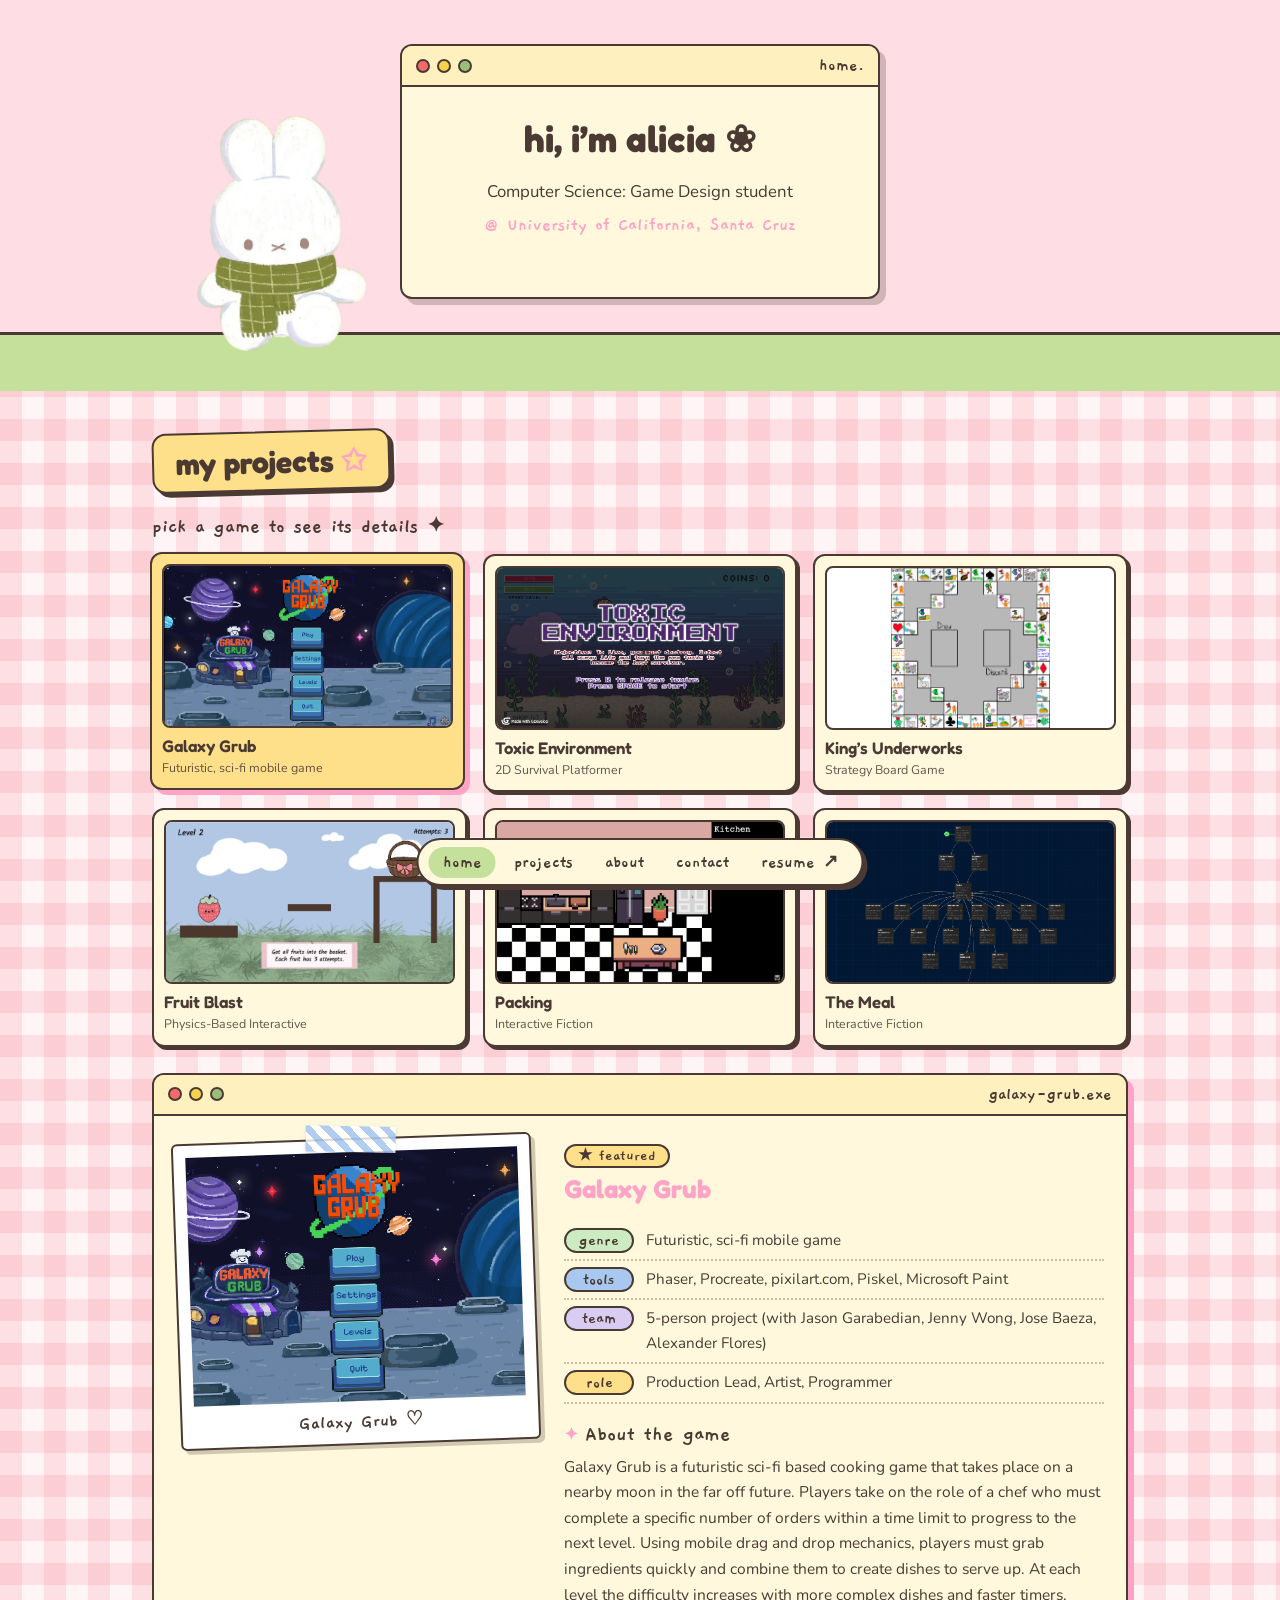
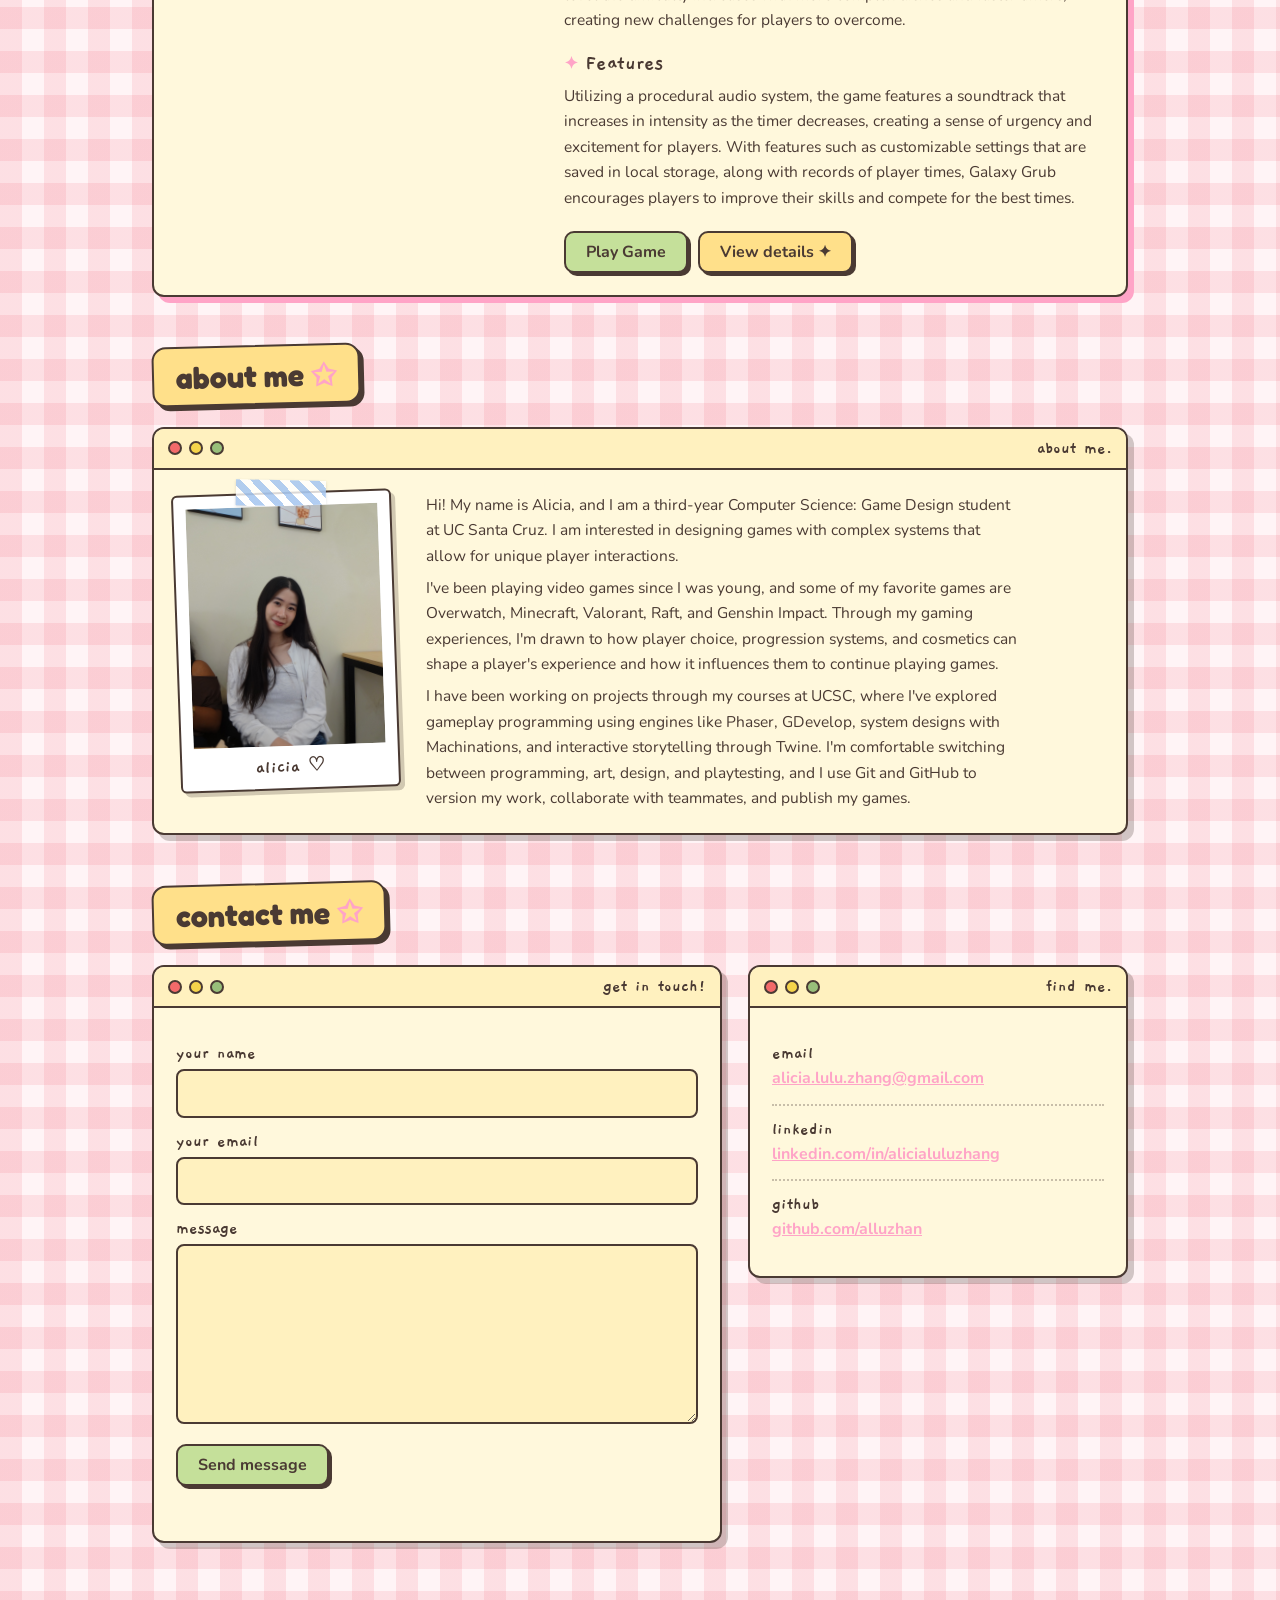
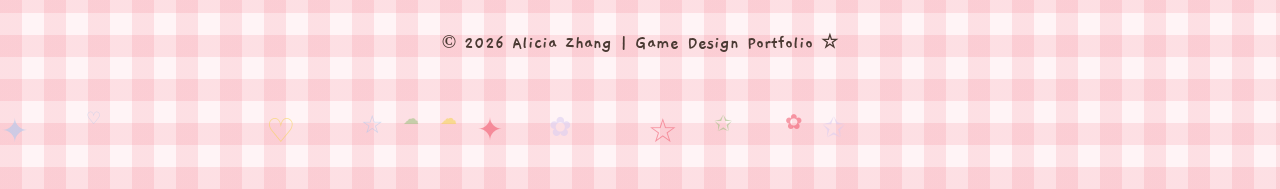
==== commit def7c1f4: "Add new gameplay and sketch videos to assets; Updated GalaxyGrub details page; set up other detail p" ====
--- a/index.html
+++ b/index.html
@@ -162,7 +162,7 @@
           </figure>
           <div class="info">
             <p>Hi! My name is Alicia, and I am a third-year Computer Science: Game Design student at UC Santa Cruz. I am interested in designing games with complex systems that allow for unique player interactions.</p>
-            <p>I've been playing video games since I was young, and some of my favorite games are Overwatch, Minecraft, Raft, and Genshin Impact. Through my gaming experiences, I'm drawn to how player choice, progression systems, and cosmetics can shape a player's experience and how it influences them to continue playing games.</p>
+            <p>I've been playing video games since I was young, and some of my favorite games are Overwatch, Minecraft, Valorant, Raft, and Genshin Impact. Through my gaming experiences, I'm drawn to how player choice, progression systems, and cosmetics can shape a player's experience and how it influences them to continue playing games.</p>
             <p>I have been working on projects through my courses at UCSC, where I've explored gameplay programming using engines like Phaser, GDevelop, system designs with Machinations, and interactive storytelling through Twine. I'm comfortable switching between programming, art, design, and playtesting, and I use Git and GitHub to version my work, collaborate with teammates, and publish my games.</p>
           </div>
         </div>
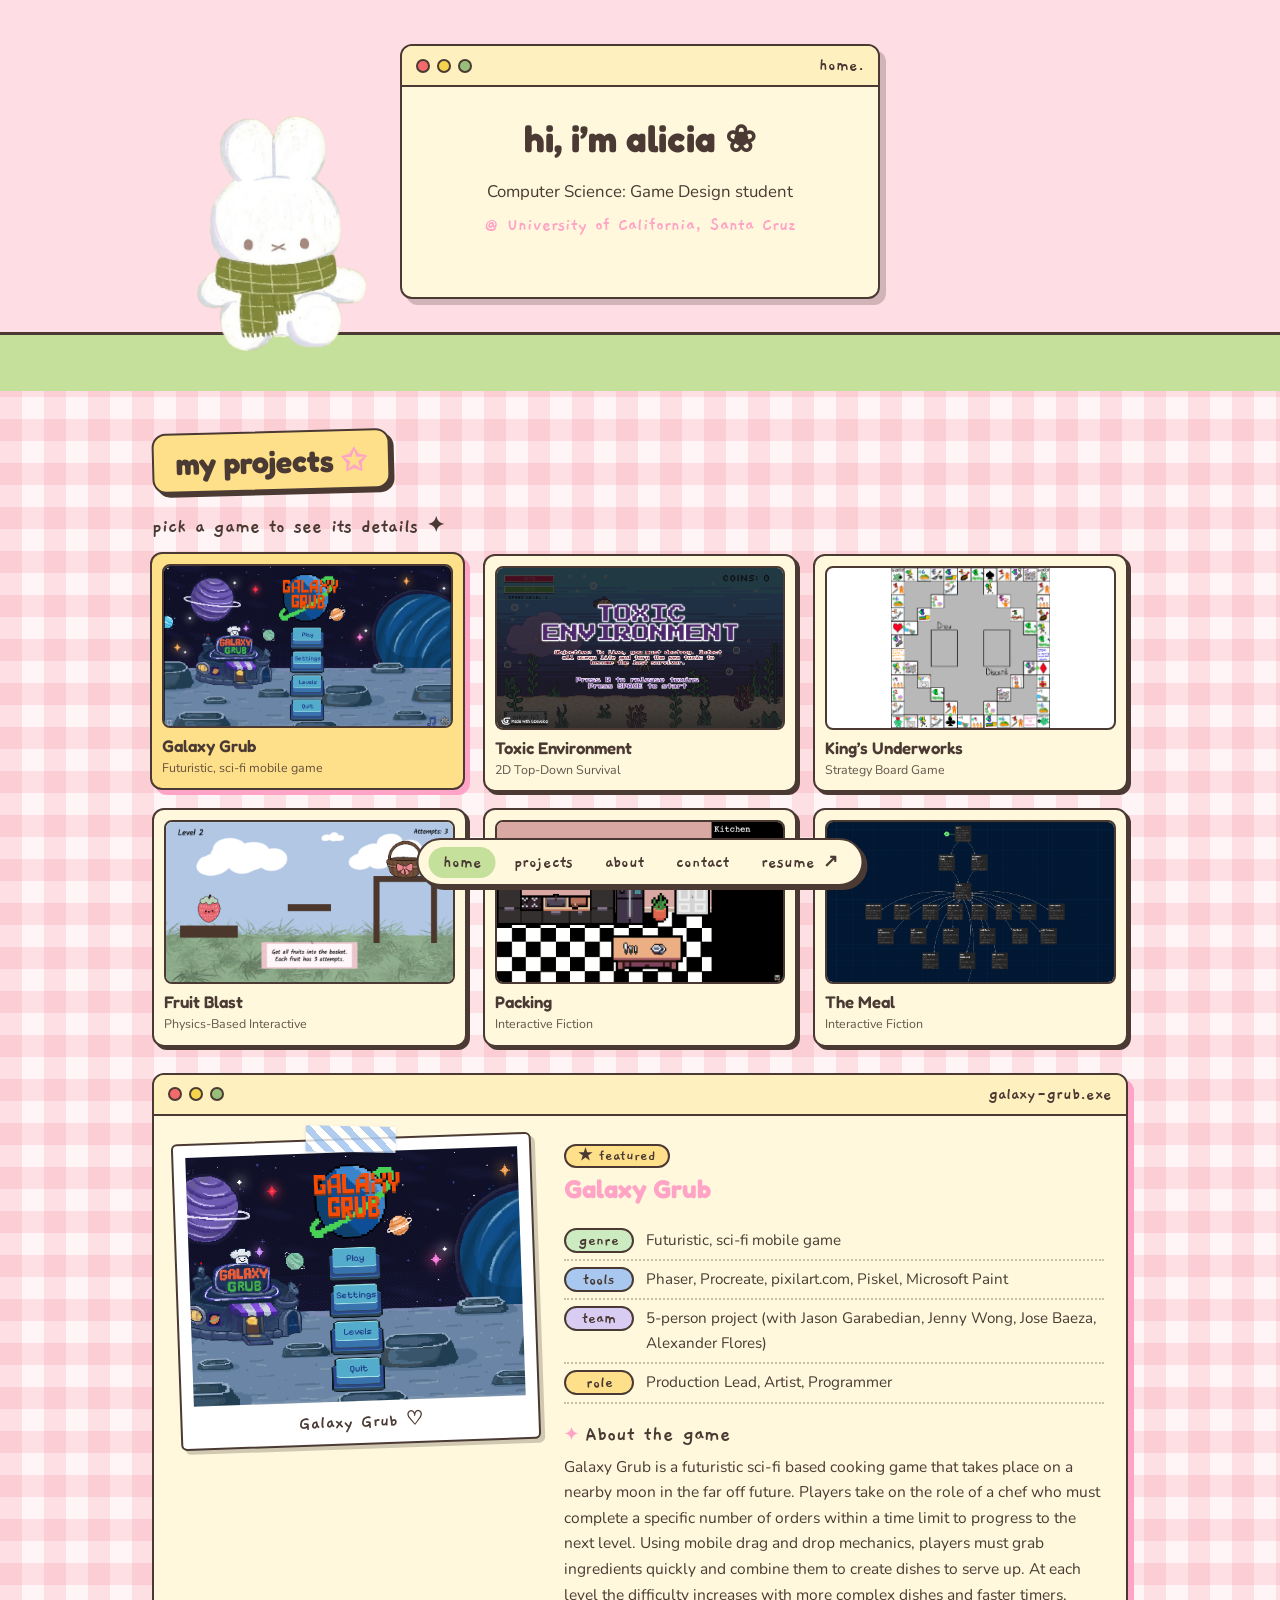
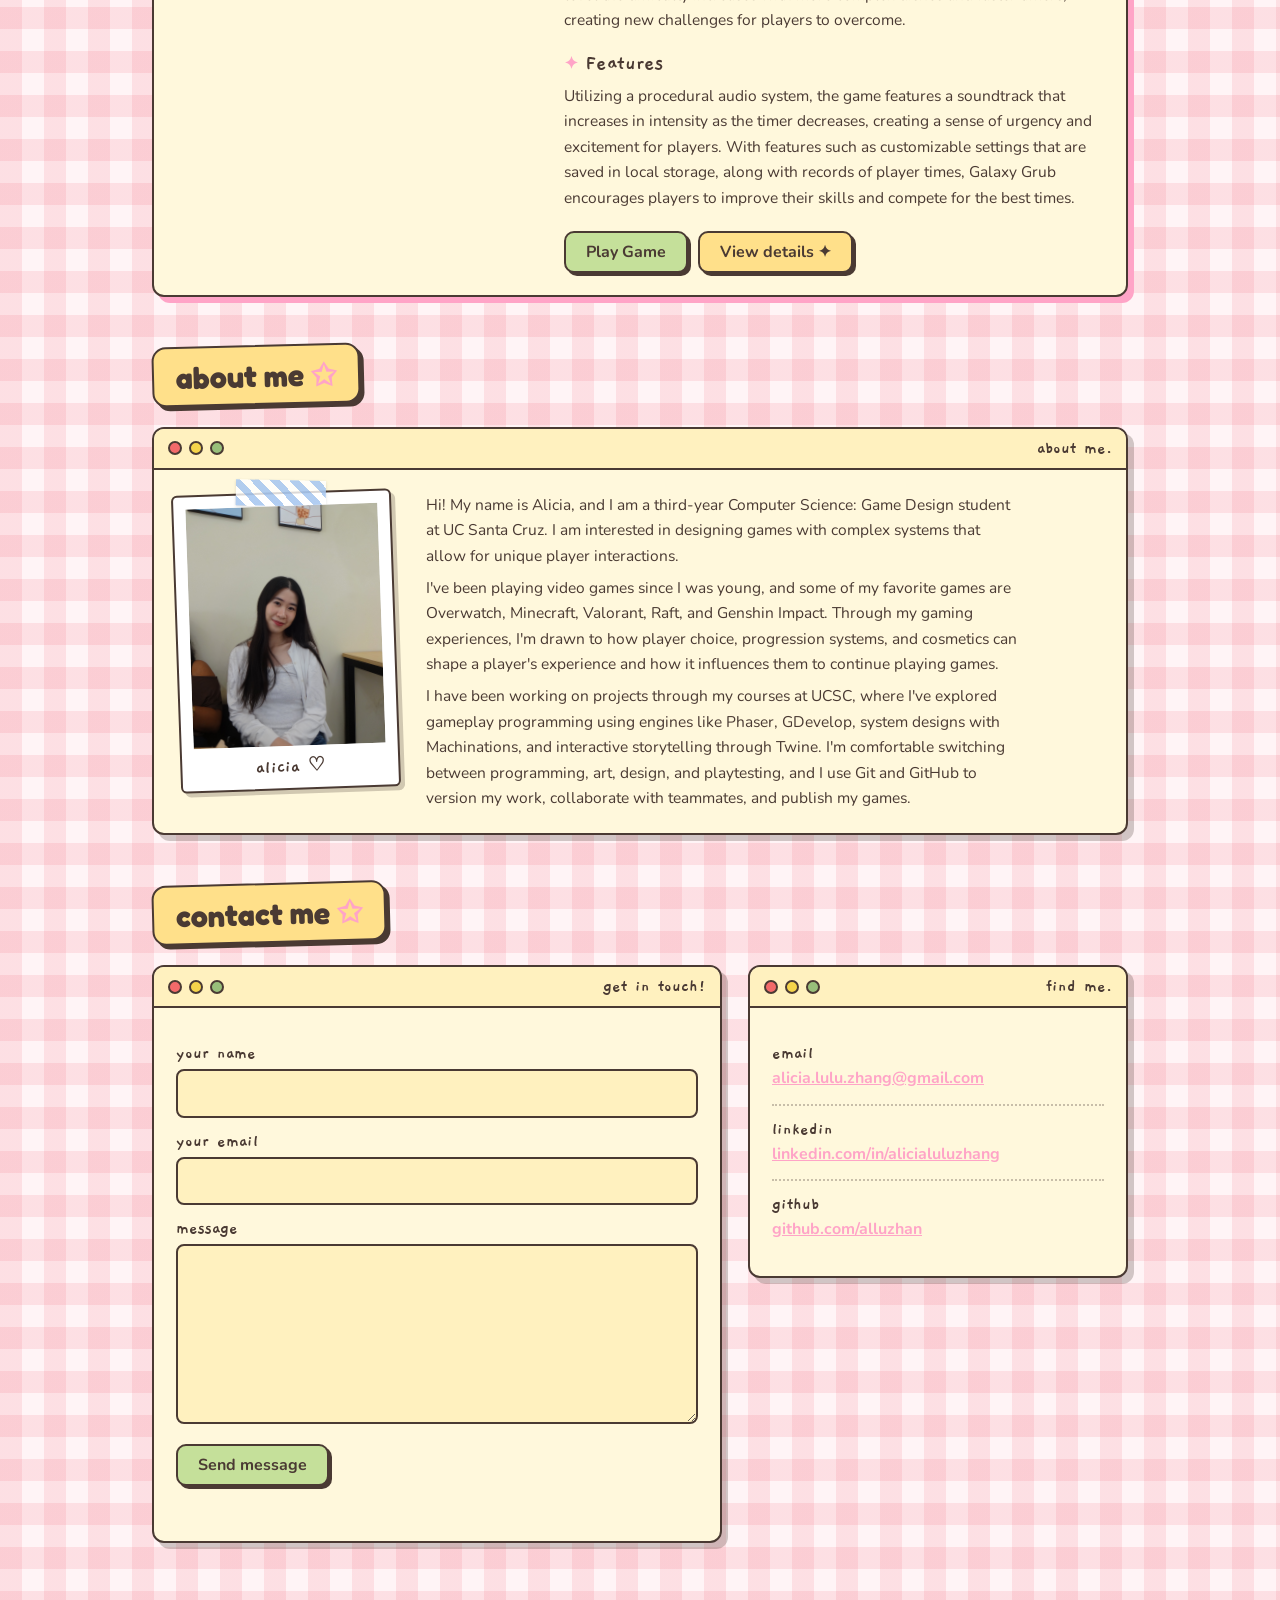
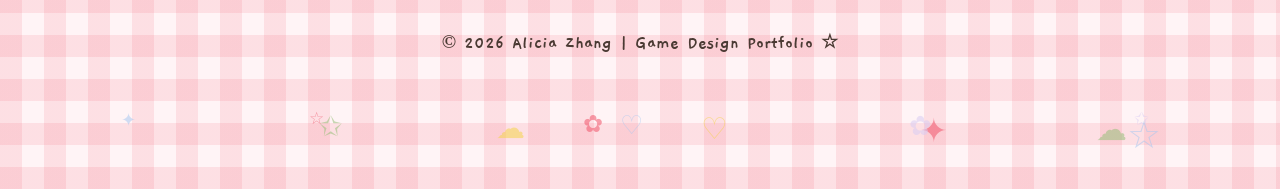
==== commit 060c026e: "Update Toxic Environment game details" ====
--- a/index.html
+++ b/index.html
@@ -62,7 +62,7 @@
           <div class="info">
             <h3>Toxic Environment</h3>
             <dl class="facts">
-              <div><dt>genre</dt><dd>2D Survival Platformer</dd></div>
+              <div><dt>genre</dt><dd>2D Top-Down Survival</dd></div>
               <div><dt>tools</dt><dd>GDevelop</dd></div>
               <div><dt>team</dt><dd>2-person project (with Alexander Flores)</dd></div>
               <div><dt>role</dt><dd>Gameplay Programmer, Designer, Playtester</dd></div>
